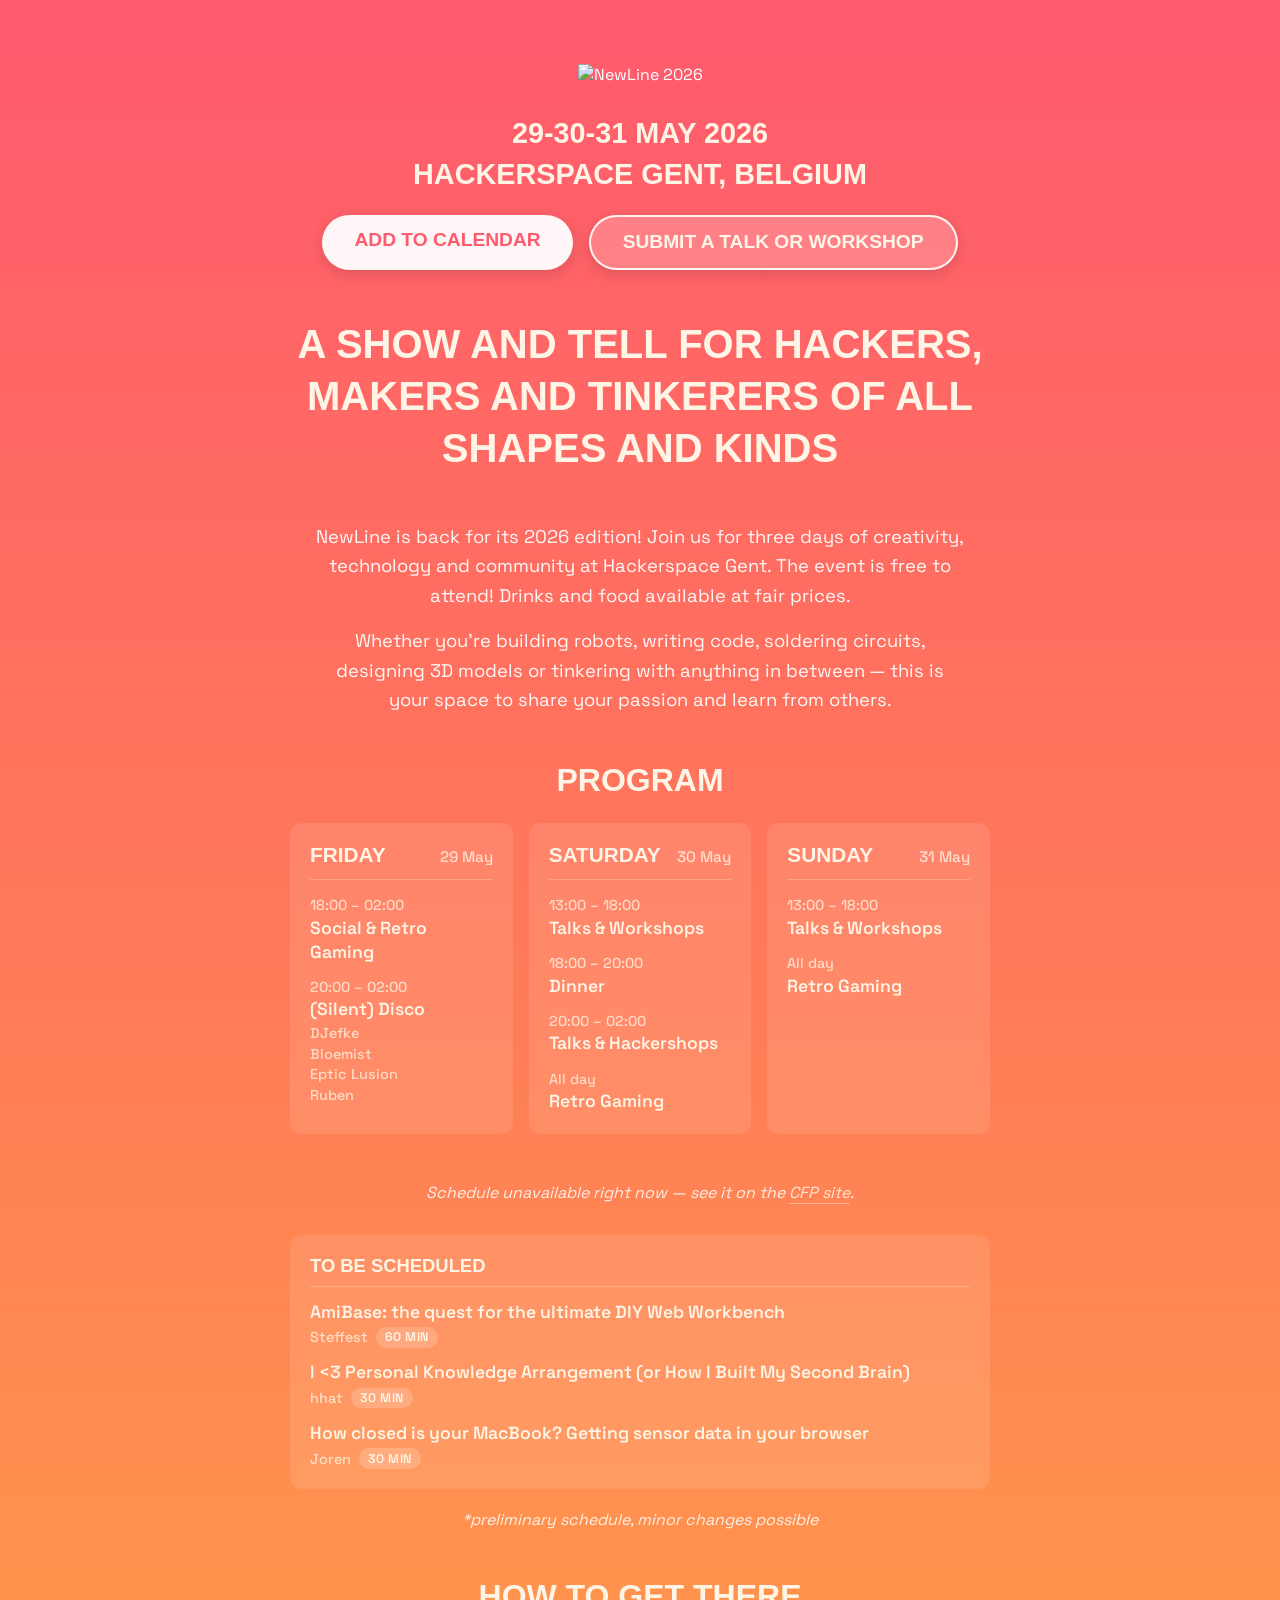
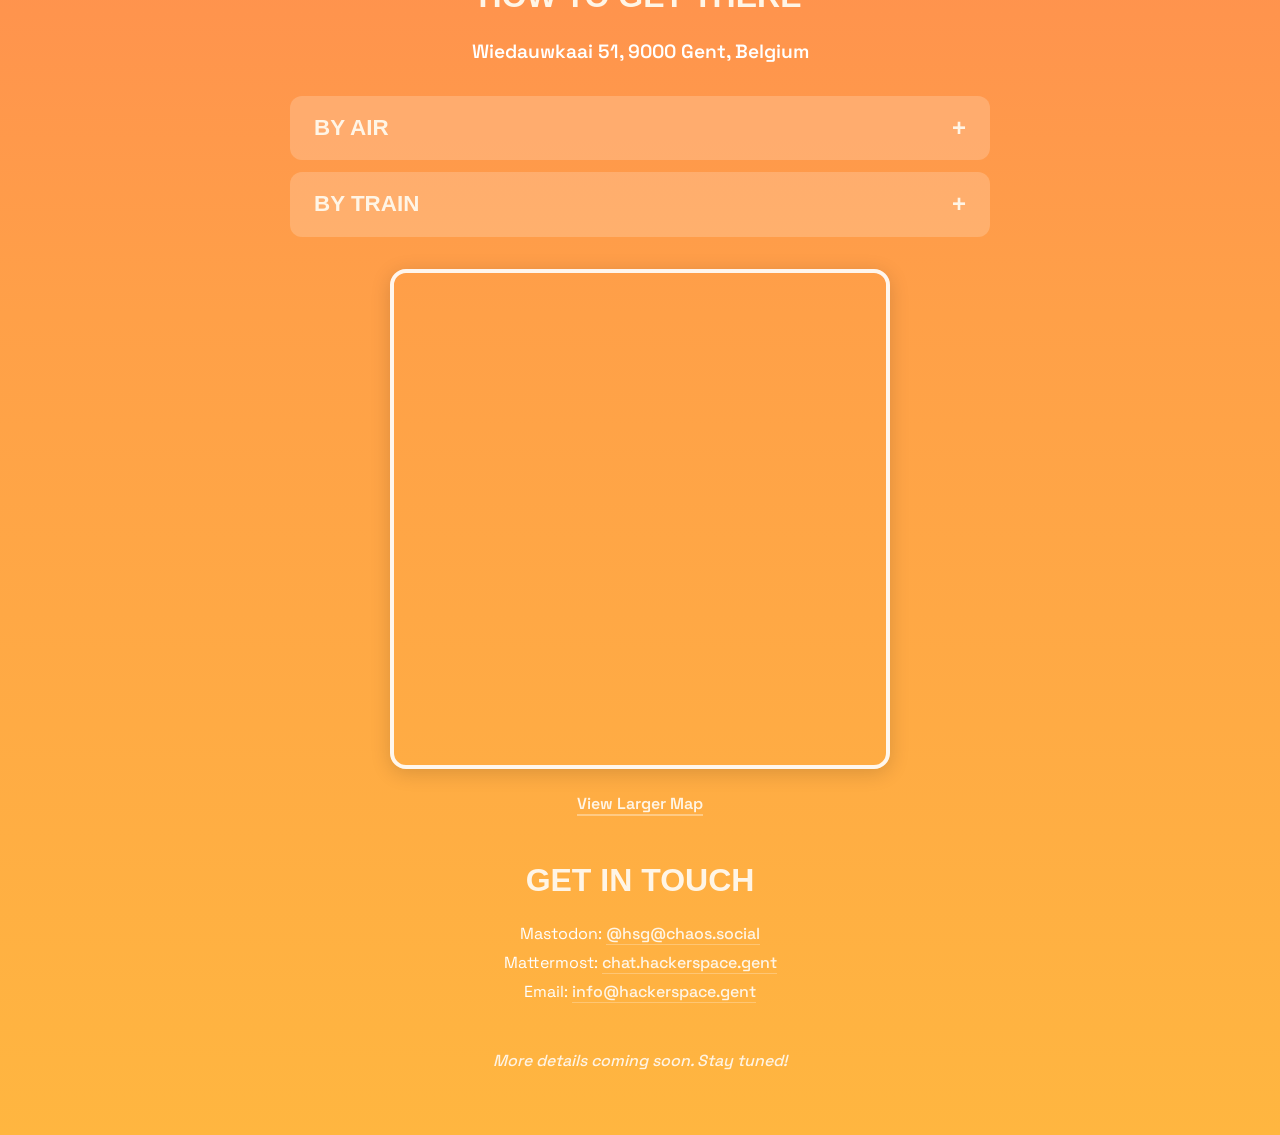
==== index.html @ 2be0f91b "fix DJs" ====
<!DOCTYPE html>
<html lang="en">
<head>
    <meta charset="UTF-8">
    <meta name="viewport" content="width=device-width, initial-scale=1.0">
    <title>Newline</title>
    <link rel="icon" type="image/png" href="img/favicon.png">
    <link rel="stylesheet" href="style.css">
    <link rel="preconnect" href="https://fonts.googleapis.com">
    <link rel="preconnect" href="https://fonts.gstatic.com" crossorigin>
    <link href="https://fonts.googleapis.com/css2?family=Space+Grotesk:wght@400;500;600&display=swap" rel="stylesheet">
</head>
<body>
    <main>
        <div class="content">
            <header class="hero">
                <img src="img/header.png" alt="NewLine 2026" class="header-logo">
            </header>

            <section class="details">
                <p class="date">29-30-31 May 2026</p>
                <p class="location">Hackerspace Gent, Belgium</p>
                <div class="button-group">
                    <a href="newline-2026.ics" class="calendar-button">Add to Calendar</a>
                    <a href="https://cfp.hackerspace.gent" target="_blank" rel="noopener" class="cfp-button">Submit a Talk or Workshop</a>
                </div>
            </section>

            <section class="tagline">
                <h2>A show and tell for hackers, makers and tinkerers of all shapes and kinds</h2>
            </section>

            <section class="description">
                <p>NewLine is back for its 2026 edition! Join us for three days of creativity, technology and community at Hackerspace Gent. The event is free to attend! Drinks and food available at fair prices.</p>
                <p>Whether you're building robots, writing code, soldering circuits, designing 3D models or tinkering with anything in between — this is your space to share your passion and learn from others.</p>
            </section>

            <section class="program">
                <h3>Program</h3>
                <div class="program-days">
                    <div class="program-day">
                        <div class="program-day-header">
                            <span class="program-day-name">Friday</span>
                            <span class="program-day-date">29 May</span>
                        </div>
                        <ul class="program-slots">
                            <li><span class="program-time">18:00 – 02:00</span><span class="program-activity">Social &amp; Retro Gaming</span></li>
                            <li><span class="program-time">20:00 – 02:00</span><span class="program-activity">(Silent) Disco</span><span class="program-detail">DJefke</span><span class="program-detail">Bloemist</span><span class="program-detail">Eptic Lusion</span><span class="program-detail">Ruben</span></li>
                        </ul>
                    </div>

                    <div class="program-day">
                        <div class="program-day-header">
                            <span class="program-day-name">Saturday</span>
                            <span class="program-day-date">30 May</span>
                        </div>
                        <ul class="program-slots">
                            <li><span class="program-time">13:00 – 18:00</span><span class="program-activity">Talks &amp; Workshops</span></li>
                            <li><span class="program-time">18:00 – 20:00</span><span class="program-activity">Dinner</span></li>
                            <li><span class="program-time">20:00 – 02:00</span><span class="program-activity">Talks &amp; Hackershops</span></li>
                            <li><span class="program-time">All day</span><span class="program-activity">Retro Gaming</span></li>
                        </ul>
                    </div>

                    <div class="program-day">
                        <div class="program-day-header">
                            <span class="program-day-name">Sunday</span>
                            <span class="program-day-date">31 May</span>
                        </div>
                        <ul class="program-slots">
                            <li><span class="program-time">13:00 – 18:00</span><span class="program-activity">Talks &amp; Workshops</span></li>
                            <li><span class="program-time">All day</span><span class="program-activity">Retro Gaming</span></li>
                        </ul>
                    </div>
                </div>
                <div class="lineup">
                    <div id="schedule" class="schedule"
                         data-schedule-url="https://cfp.hackerspace.gent/newline-2026/schedule/export/schedule.json"
                         data-schedule-page="https://cfp.hackerspace.gent/newline-2026/schedule/">
                        <p class="schedule-status">Loading schedule…</p>
                    </div>
                    <div class="lineup-group">
                        <h4 class="lineup-heading">To be scheduled</h4>
                        <ul class="lineup-list">
                            <li><span class="lineup-title">AmiBase: the quest for the ultimate DIY Web Workbench</span><span class="lineup-meta"><span class="lineup-speaker">Steffest</span><span class="lineup-duration">60 min</span></span></li>
                            <li><span class="lineup-title">I &lt;3 Personal Knowledge Arrangement (or How I Built My Second Brain)</span><span class="lineup-meta"><span class="lineup-speaker">hhat</span><span class="lineup-duration">30 min</span></span></li>
                            <li><span class="lineup-title">How closed is your MacBook? Getting sensor data in your browser</span><span class="lineup-meta"><span class="lineup-speaker">Joren</span><span class="lineup-duration">30 min</span></span></li>
                        </ul>
                    </div>
                </div>
                <p class="program-note schedule-disclaimer">*preliminary schedule, minor changes possible</p>
            </section>

            <section class="how-to-get-there">
                <h3>How to get there</h3>
                <p class="address">Wiedauwkaai 51, 9000 Gent, Belgium</p>

                <div class="accordion">
                    <div class="accordion-item">
                        <button class="accordion-header">
                            <span>By Air</span>
                            <span class="accordion-icon">+</span>
                        </button>
                        <div class="accordion-content">
                            <p><strong>Brussels Airport (BRU)</strong> — 55 km, main international hub. Direct trains to Gent-Sint-Pieters (~1 hour).</p>
                            <p><strong>Brussels South Charleroi Airport (CRL)</strong> — 100 km, budget airlines. Direct flibco shuttle bus to Gent.</p>
                        </div>
                    </div>

                    <div class="accordion-item">
                        <button class="accordion-header">
                            <span>By Train</span>
                            <span class="accordion-icon">+</span>
                        </button>
                        <div class="accordion-content">
                            <p>Gent is well-connected by train. The main station is <strong>Gent-Sint-Pieters</strong>.</p>
                            <p>From Gent-Sint-Pieters to Hackerspace Gent:</p>
                            <p><strong>Tram T4</strong> — Get off at Muidebrug</p>
                            <p><strong>Bus 55</strong> — Get off at Wiedauwkaai</p>
                        </div>
                    </div>
                </div>

                <div class="map-container">
                    <iframe
                        frameborder="0"
                        scrolling="no"
                        marginheight="0"
                        marginwidth="0"
                        src="https://www.openstreetmap.org/export/embed.html?bbox=3.7214%2C51.0718%2C3.7274%2C51.0778&layer=mapnik&marker=51.0747727%2C3.7244256">
                    </iframe>
                </div>
                <p class="map-link">
                    <a href="https://www.openstreetmap.org/node/10779879231" target="_blank" rel="noopener">View Larger Map</a>
                </p>
            </section>

            <section class="contact-section">
                <h3>Get in touch</h3>
                <div class="contact-info">
                    <p>Mastodon: <a href="https://chaos.social/@hsg" target="_blank" rel="me">@hsg@chaos.social</a></p>
                    <p>Mattermost: <a href="https://chat.hackerspace.gent" target="_blank" rel="noopener">chat.hackerspace.gent</a></p>
                    <p>Email: <a href="mailto:info@hackerspace.gent">info@hackerspace.gent</a></p>
                </div>
            </section>

            <section class="info">
                <p>More details coming soon. Stay tuned!</p>
            </section>
        </div>
    </main>

    <!-- Floating icons scattered around -->
    <div class="floating-icons">
        <img src="img/icons/drone.png" alt="" class="float-icon float-1">
        <img src="img/icons/3d.png" alt="" class="float-icon float-2">
        <img src="img/icons/gamecontroller.png" alt="" class="float-icon float-3">
        <img src="img/icons/solderiron.png" alt="" class="float-icon float-4">
        <img src="img/icons/shroom.png" alt="" class="float-icon float-5">
        <img src="img/icons/drone.png" alt="" class="float-icon float-6">
        <img src="img/icons/solderiron.png" alt="" class="float-icon float-7">
        <img src="img/icons/gamecontroller.png" alt="" class="float-icon float-8">
    </div>

    <script src="schedule-data.js"></script>
    <script src="script.js"></script>
</body>
</html>
---- style.css ----
@font-face {
  font-family: "Brother";
  src: url("fonts/brother-bold.ttf") format("truetype");
  font-weight: bold;
  font-style: normal;
}

* {
  margin: 0;
  padding: 0;
  box-sizing: border-box;
}

body {
  font-family: "Space Grotesk", -apple-system, BlinkMacSystemFont, "Segoe UI",
    "Arial", sans-serif;
  background: linear-gradient(
    180deg,
    #ff5a6e 0%,
    #ff7a58 35%,
    #ffa048 70%,
    #ffb640 100%
  );
  min-height: 100vh;
  display: flex;
  align-items: center;
  justify-content: center;
  color: #fff;
  overflow-x: hidden;
  padding: 2rem 0;
  position: relative;
}

main {
  width: 100%;
  max-width: 900px;
  padding: 2rem;
  position: relative;
  text-align: center;
}

/* === Shared: Brother display type (uppercase, cream) === */
.tagline h2,
.details p,
.calendar-button,
.cfp-button,
.program h3,
.how-to-get-there h3,
.contact-section h3,
.program-day-name,
.lineup-heading,
.accordion-header {
  font-family: "Brother", sans-serif;
  font-weight: bold;
  text-transform: uppercase;
  color: #fff5e6;
}

/* === Shared: translucent card surface === */
.program-day,
.lineup-group,
.accordion-item {
  background: rgba(255, 255, 255, 0.1);
  border-radius: 12px;
}

/* === Shared: section wrappers === */
.program,
.how-to-get-there,
.contact-section {
  margin: 3rem auto;
  max-width: 700px;
}

/* === Shared: section headings === */
.program h3,
.how-to-get-there h3,
.contact-section h3 {
  font-size: clamp(1.5rem, 4vw, 2rem);
  margin-bottom: 1.5rem;
}

/* === Floating icons === */
.floating-icons {
  position: fixed;
  inset: 0;
  pointer-events: none;
  z-index: 1;
}

.float-icon {
  position: absolute;
  width: clamp(70px, 10vw, 140px);
  opacity: 0.8;
  filter: brightness(0) invert(1);
  pointer-events: auto;
  cursor: pointer;
}

@keyframes float {
  0%, 100% { transform: translateY(0) rotate(0); }
  50% { transform: translateY(-20px) rotate(5deg); }
}

@keyframes floatAlt {
  0%, 100% { transform: translateY(0) rotate(0); }
  50% { transform: translateY(-25px) rotate(-5deg); }
}

@keyframes droneTurn {
  0%, 90% { transform: translateY(0) rotate(0deg); }
  95% { transform: translateY(-20px) rotate(180deg); }
  100% { transform: translateY(0) rotate(360deg); }
}

.float-1 { top: 10%; left: 5%;    animation: float    6s   ease-in-out infinite; }
.float-2 { top: 20%; right: 8%;   animation: floatAlt 7s   ease-in-out infinite 0.5s; }
.float-3 { top: 45%; left: 3%;    animation: float    8s   ease-in-out infinite 1s; }
.float-4 { top: 60%; right: 5%;   animation: floatAlt 6.5s ease-in-out infinite 1.5s; }
.float-5 { bottom: 15%; left: 8%; animation: float    7.5s ease-in-out infinite 2s; }
.float-6 { bottom: 25%; right: 12%; animation: floatAlt 8s ease-in-out infinite 0.8s; }
.float-7 { top: 35%; right: 15%;  animation: float    6.8s ease-in-out infinite 1.2s; }
.float-8 { bottom: 10%; left: 18%; animation: floatAlt 7.2s ease-in-out infinite 1.8s; }

/* === Hero / tagline / description === */
.hero {
  margin-bottom: 2rem;
}

.header-logo {
  max-width: 100%;
  height: auto;
  width: clamp(300px, 80vw, 700px);
}

.tagline {
  margin: 2rem auto 3rem;
  max-width: 750px;
}

.tagline h2 {
  font-size: clamp(1.5rem, 4vw, 2.5rem);
  line-height: 1.3;
}

.description {
  max-width: 650px;
  margin: 0 auto 3rem;
}

.description p {
  font-size: clamp(1rem, 2.5vw, 1.15rem);
  line-height: 1.6;
  margin-bottom: 1rem;
  color: rgba(255, 255, 255, 0.95);
}

/* === Details + buttons === */
.details {
  margin: 1rem auto 3rem;
}

.details p {
  font-size: clamp(1.2rem, 3vw, 1.8rem);
  margin: 0.5rem 0;
}

.button-group {
  display: flex;
  flex-wrap: wrap;
  gap: 1rem;
  justify-content: center;
  margin-top: 1.5rem;
}

.calendar-button,
.cfp-button {
  display: inline-block;
  padding: 0.9rem 2rem;
  font-size: clamp(1rem, 2.5vw, 1.2rem);
  text-decoration: none;
  border-radius: 50px;
  transition: all 0.3s ease;
  box-shadow: 0 4px 15px rgba(0, 0, 0, 0.15);
}

.calendar-button:hover,
.cfp-button:hover {
  transform: translateY(-2px);
  box-shadow: 0 6px 20px rgba(0, 0, 0, 0.2);
}

.calendar-button {
  background: rgba(255, 255, 255, 0.95);
  color: #ff5a6e;
}

.calendar-button:hover {
  background: #fff5e6;
}

.cfp-button {
  background: rgba(255, 255, 255, 0.2);
  border: 2px solid rgba(255, 255, 255, 0.9);
}

.cfp-button:hover {
  background: rgba(255, 255, 255, 0.3);
}

/* === Program days grid === */
.program-days {
  display: grid;
  grid-template-columns: repeat(auto-fit, minmax(200px, 1fr));
  gap: 1rem;
  margin-bottom: 1.5rem;
}

.program-day,
.lineup-group {
  padding: 1.25rem;
  text-align: left;
}

.program-day-header {
  display: flex;
  justify-content: space-between;
  align-items: baseline;
  margin-bottom: 1rem;
  padding-bottom: 0.75rem;
  border-bottom: 1px solid rgba(255, 245, 230, 0.25);
}

.program-day-name {
  font-size: clamp(1.1rem, 2.5vw, 1.3rem);
}

.program-day-date {
  font-size: clamp(0.85rem, 2vw, 0.95rem);
  font-weight: 500;
  color: rgba(255, 245, 230, 0.8);
}

/* === Shared: program/lineup item lists === */
.program-slots,
.lineup-list {
  list-style: none;
}

.program-slots li,
.lineup-list li {
  display: flex;
  flex-direction: column;
  gap: 0.15rem;
  margin-bottom: 0.85rem;
}

.program-slots li:last-child,
.lineup-list li:last-child {
  margin-bottom: 0;
}

.program-time,
.lineup-speaker {
  font-size: clamp(0.8rem, 1.8vw, 0.9rem);
  font-weight: 500;
  color: rgba(255, 245, 230, 0.75);
}

.program-activity,
.lineup-title {
  font-size: clamp(1rem, 2.2vw, 1.1rem);
  font-weight: 600;
  color: #fff5e6;
  line-height: 1.35;
}

.program-detail {
  font-size: clamp(0.8rem, 1.8vw, 0.9rem);
  font-weight: 500;
  color: rgba(255, 245, 230, 0.75);
}

.program-note {
  font-size: clamp(0.9rem, 2vw, 1rem);
  font-style: italic;
  opacity: 0.85;
}

/* === Lineup === */
.lineup {
  margin-top: 2rem;
  display: flex;
  flex-direction: column;
  gap: 1rem;
  text-align: left;
}

.lineup-heading {
  font-size: clamp(1rem, 2.2vw, 1.15rem);
  margin-bottom: 0.85rem;
  padding-bottom: 0.6rem;
  border-bottom: 1px solid rgba(255, 245, 230, 0.25);
}

.lineup-meta {
  display: flex;
  flex-wrap: wrap;
  align-items: center;
  gap: 0.5rem;
}

.lineup-duration {
  font-size: clamp(0.7rem, 1.6vw, 0.78rem);
  font-weight: 600;
  text-transform: uppercase;
  letter-spacing: 0.04em;
  color: #fff5e6;
  background: rgba(255, 255, 255, 0.18);
  padding: 0.15rem 0.55rem;
  border-radius: 999px;
}

.lineup-title a {
  color: inherit;
  text-decoration: none;
  border-bottom: 1px solid rgba(255, 245, 230, 0.3);
  transition: border-color 0.3s;
}

.lineup-title a:hover {
  border-bottom-color: rgba(255, 245, 230, 0.7);
}

#schedule {
  display: flex;
  flex-direction: column;
  gap: 1rem;
}

.schedule-status {
  font-style: italic;
  opacity: 0.85;
  text-align: center;
  padding: 1rem 0;
}

.schedule-status a {
  color: #fff5e6;
  border-bottom: 1px solid rgba(255, 245, 230, 0.5);
  text-decoration: none;
}

.schedule-disclaimer {
  text-align: center;
  margin-top: 1.25rem;
}

/* === How to get there === */
.address {
  font-size: clamp(1rem, 2.5vw, 1.2rem);
  font-weight: 600;
  margin-bottom: 1.5rem;
}

/* === Accordion === */
.accordion {
  margin: 2rem auto;
}

.accordion-item {
  margin-bottom: 0.75rem;
  overflow: hidden;
}

.accordion-header {
  width: 100%;
  display: flex;
  justify-content: space-between;
  align-items: center;
  background: rgba(255, 255, 255, 0.1);
  border: none;
  padding: 1.2rem 1.5rem;
  font-size: clamp(1.1rem, 2.5vw, 1.4rem);
  cursor: pointer;
  transition: background 0.3s ease;
  text-align: left;
}

.accordion-header:hover {
  background: rgba(255, 255, 255, 0.15);
}

.accordion-icon {
  font-size: 1.5rem;
  font-weight: bold;
  transition: transform 0.3s ease;
  line-height: 1;
}

.accordion-item.active .accordion-icon {
  transform: rotate(45deg);
}

.accordion-content {
  max-height: 0;
  overflow: hidden;
  transition: max-height 0.3s ease;
  text-align: left;
  padding: 0 1.5rem;
}

.accordion-item.active .accordion-content {
  max-height: 500px;
  padding: 1.5rem;
}

.accordion-content p {
  font-size: clamp(0.95rem, 2vw, 1.05rem);
  line-height: 1.6;
  margin-bottom: 0.8rem;
  color: rgba(255, 255, 255, 0.95);
}

.accordion-content p:last-child {
  margin-bottom: 0;
}

.accordion-content strong {
  font-weight: 600;
  color: #fff5e6;
}

/* === Map === */
.map-container {
  margin: 1.5rem auto;
  border-radius: 16px;
  overflow: hidden;
  max-width: 500px;
  aspect-ratio: 1 / 1;
  border: 4px solid rgba(255, 255, 255, 0.9);
  box-shadow: 0 4px 20px rgba(0, 0, 0, 0.15);
}

.map-container iframe {
  width: 100%;
  height: 100%;
  display: block;
}

.map-link {
  margin: 1rem 0 2rem;
}

/* === Contact + links === */
.contact-info {
  margin-top: 1rem;
  font-size: clamp(0.9rem, 2vw, 1rem);
}

.contact-info p {
  margin: 0.5rem 0;
}

.contact-info a,
.map-link a {
  color: #fff5e6;
  text-decoration: none;
  font-weight: 500;
  border-bottom: 1px solid rgba(255, 245, 230, 0.3);
  transition: border-color 0.3s;
}

.contact-info a:hover,
.map-link a:hover {
  border-color: rgba(255, 245, 230, 0.7);
}

.map-link a {
  font-weight: 600;
  border-bottom-width: 2px;
  border-bottom-color: rgba(255, 245, 230, 0.4);
}

.info {
  margin-top: 3rem;
  font-size: clamp(0.9rem, 2vw, 1rem);
  font-weight: 500;
  opacity: 0.85;
  font-style: italic;
}

@media (max-width: 768px) {
  main { padding: 1rem; }
  .tagline { margin: 1.5rem auto 2rem; }
  .details { margin-top: 2rem; }
  .floating-icons { display: none; }
}

@media (prefers-reduced-motion: reduce) {
  * {
    animation: none !important;
    transition: none !important;
  }
}
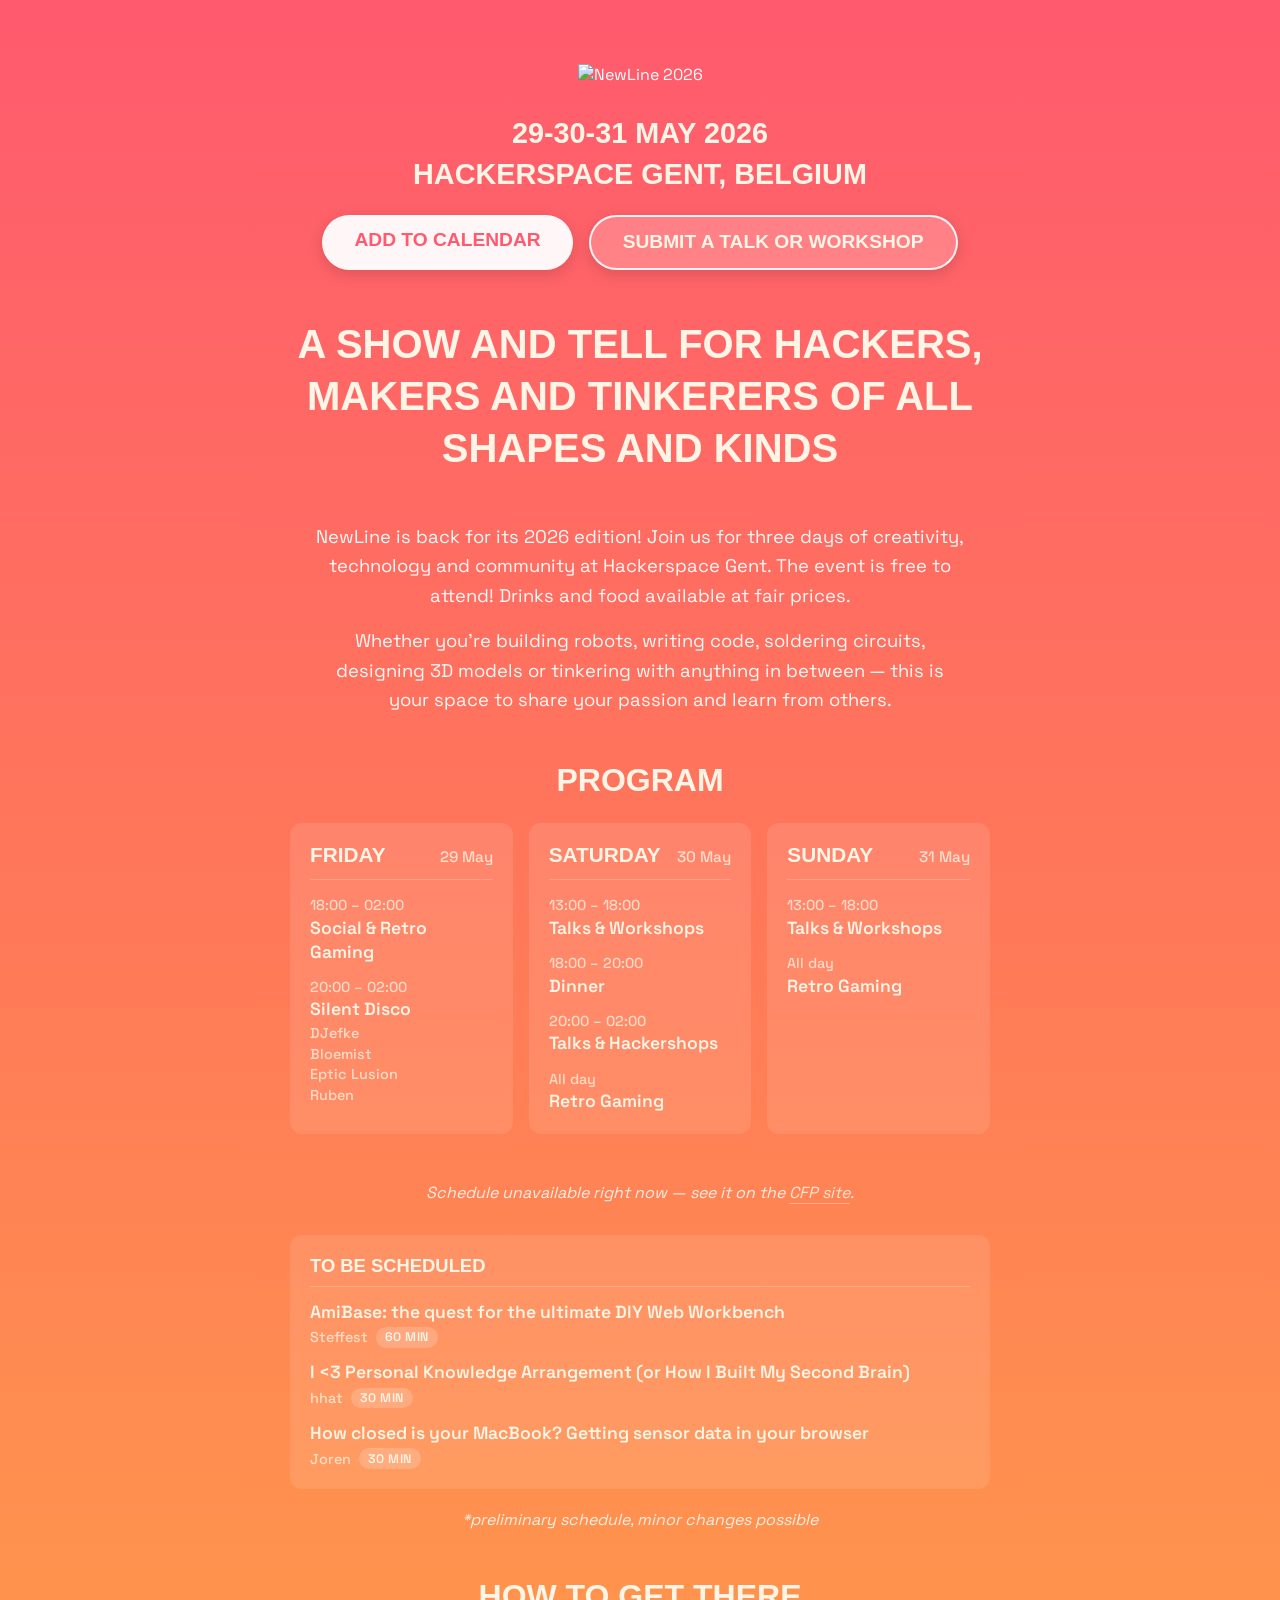
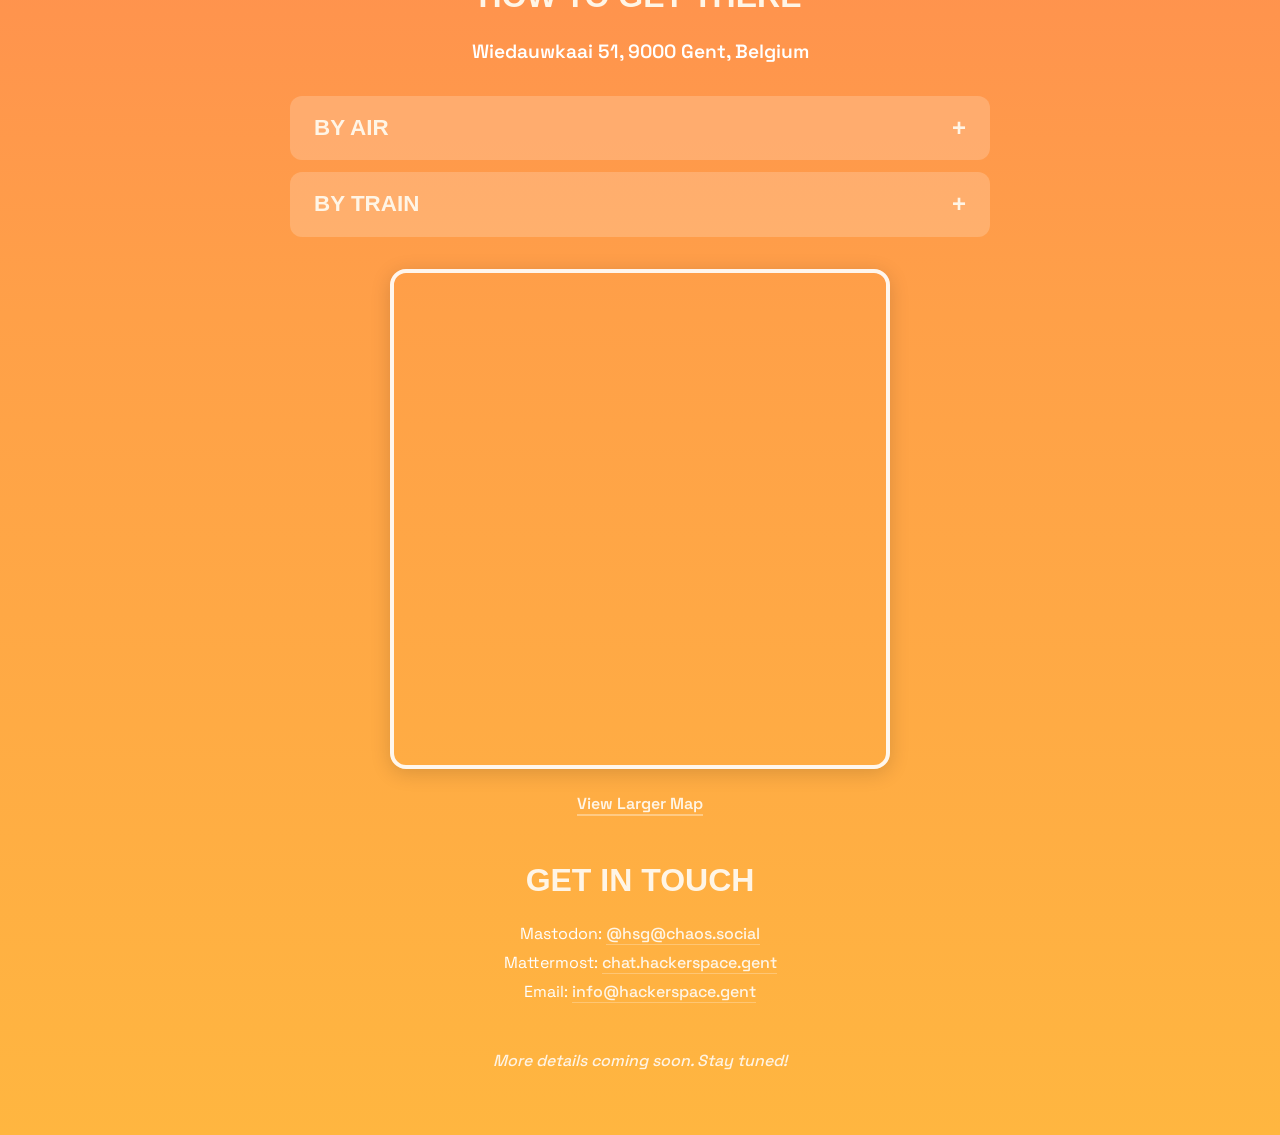
==== commit 26f7b56a: "Remove () from silent disco" ====
--- a/index.html
+++ b/index.html
@@ -45,7 +45,7 @@
                         </div>
                         <ul class="program-slots">
                             <li><span class="program-time">18:00 – 02:00</span><span class="program-activity">Social &amp; Retro Gaming</span></li>
-                            <li><span class="program-time">20:00 – 02:00</span><span class="program-activity">(Silent) Disco</span><span class="program-detail">DJefke</span><span class="program-detail">Bloemist</span><span class="program-detail">Eptic Lusion</span><span class="program-detail">Ruben</span></li>
+                            <li><span class="program-time">20:00 – 02:00</span><span class="program-activity">Silent Disco</span><span class="program-detail">DJefke</span><span class="program-detail">Bloemist</span><span class="program-detail">Eptic Lusion</span><span class="program-detail">Ruben</span></li>
                         </ul>
                     </div>
 
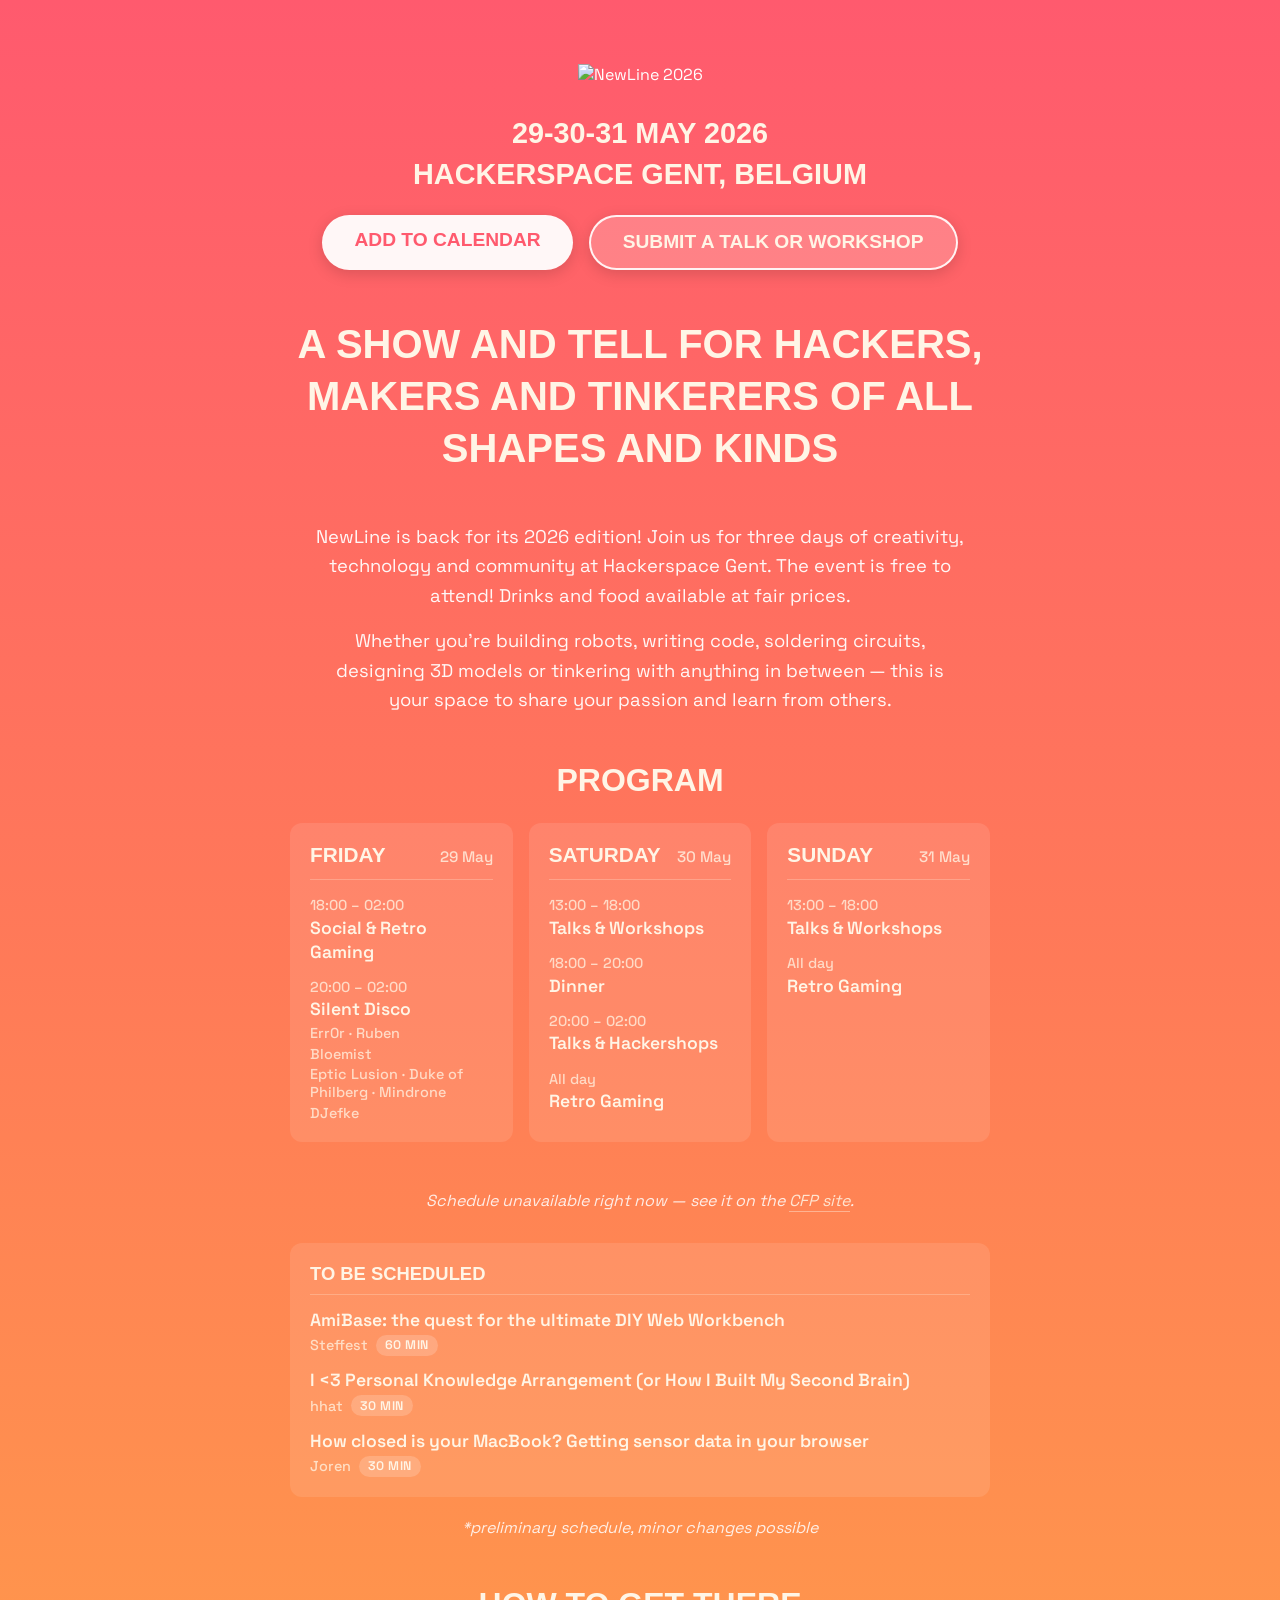
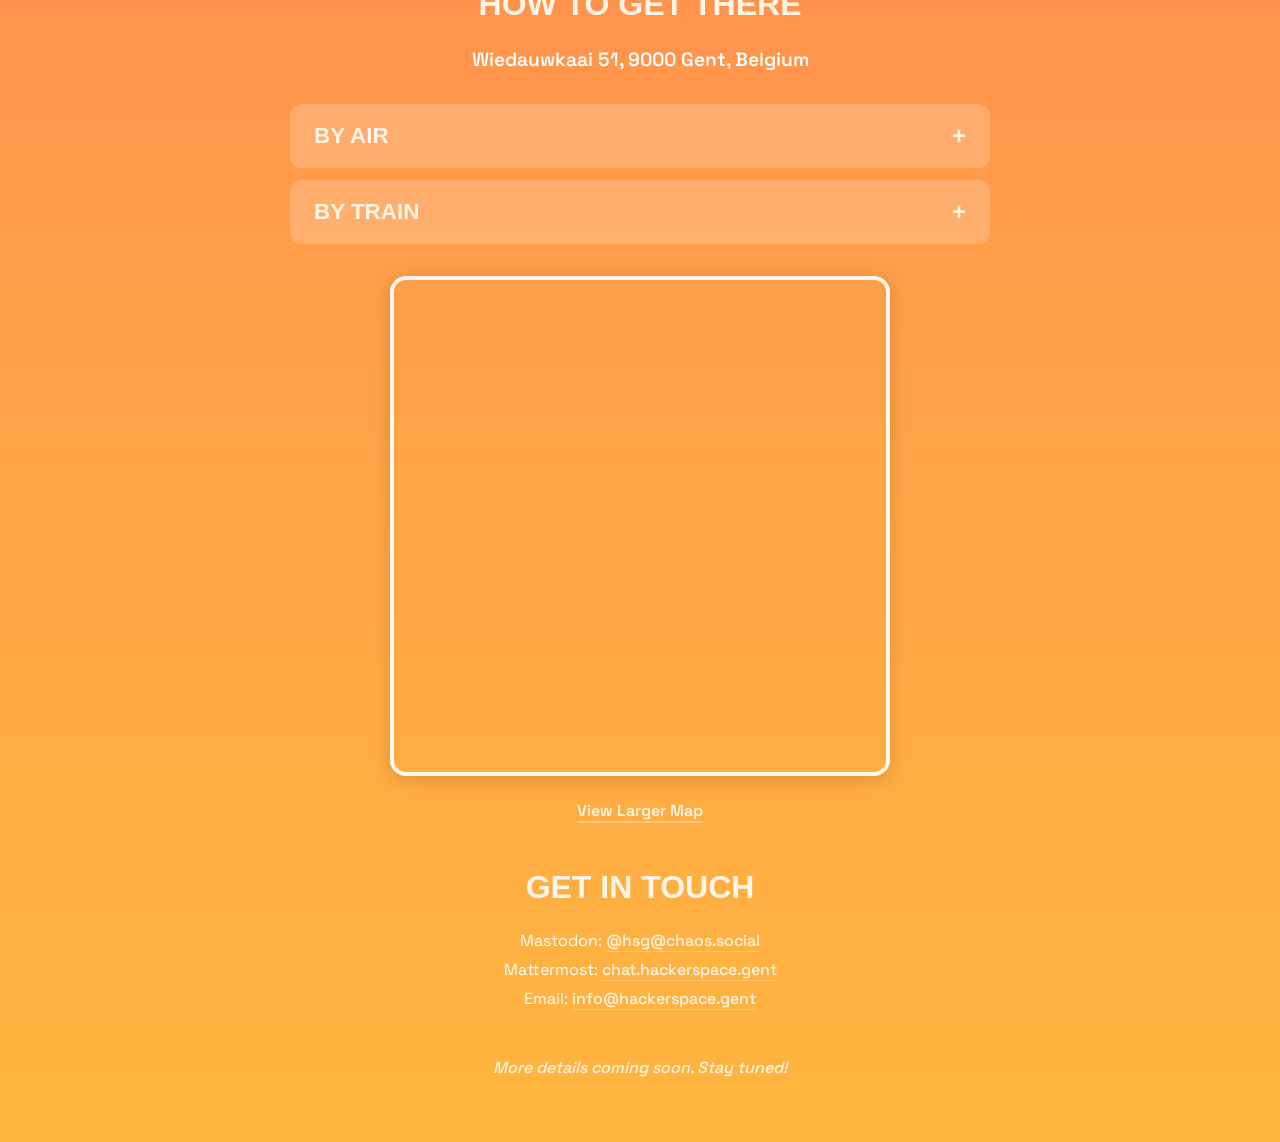
==== commit fe411f7d: "fix time start DJs" ====
--- a/index.html
+++ b/index.html
@@ -45,7 +45,7 @@
                         </div>
                         <ul class="program-slots">
                             <li><span class="program-time">18:00 – 02:00</span><span class="program-activity">Social &amp; Retro Gaming</span></li>
-                            <li><span class="program-time">20:00 – 02:00</span><span class="program-activity">Silent Disco</span><span class="program-detail">DJefke</span><span class="program-detail">Bloemist</span><span class="program-detail">Eptic Lusion</span><span class="program-detail">Ruben</span></li>
+                            <li><span class="program-time">20:00 – 02:00</span><span class="program-activity">Silent Disco</span><span class="program-detail">Err0r · Ruben</span><span class="program-detail">Bloemist</span><span class="program-detail">Eptic Lusion · Duke of Philberg · Mindrone</span><span class="program-detail">DJefke</span></li>
                         </ul>
                     </div>
 
--- a/style.css
+++ b/style.css
@@ -310,7 +310,8 @@
   gap: 0.5rem;
 }
 
-.lineup-duration {
+.lineup-duration,
+.lineup-time {
   font-size: clamp(0.7rem, 1.6vw, 0.78rem);
   font-weight: 600;
   text-transform: uppercase;
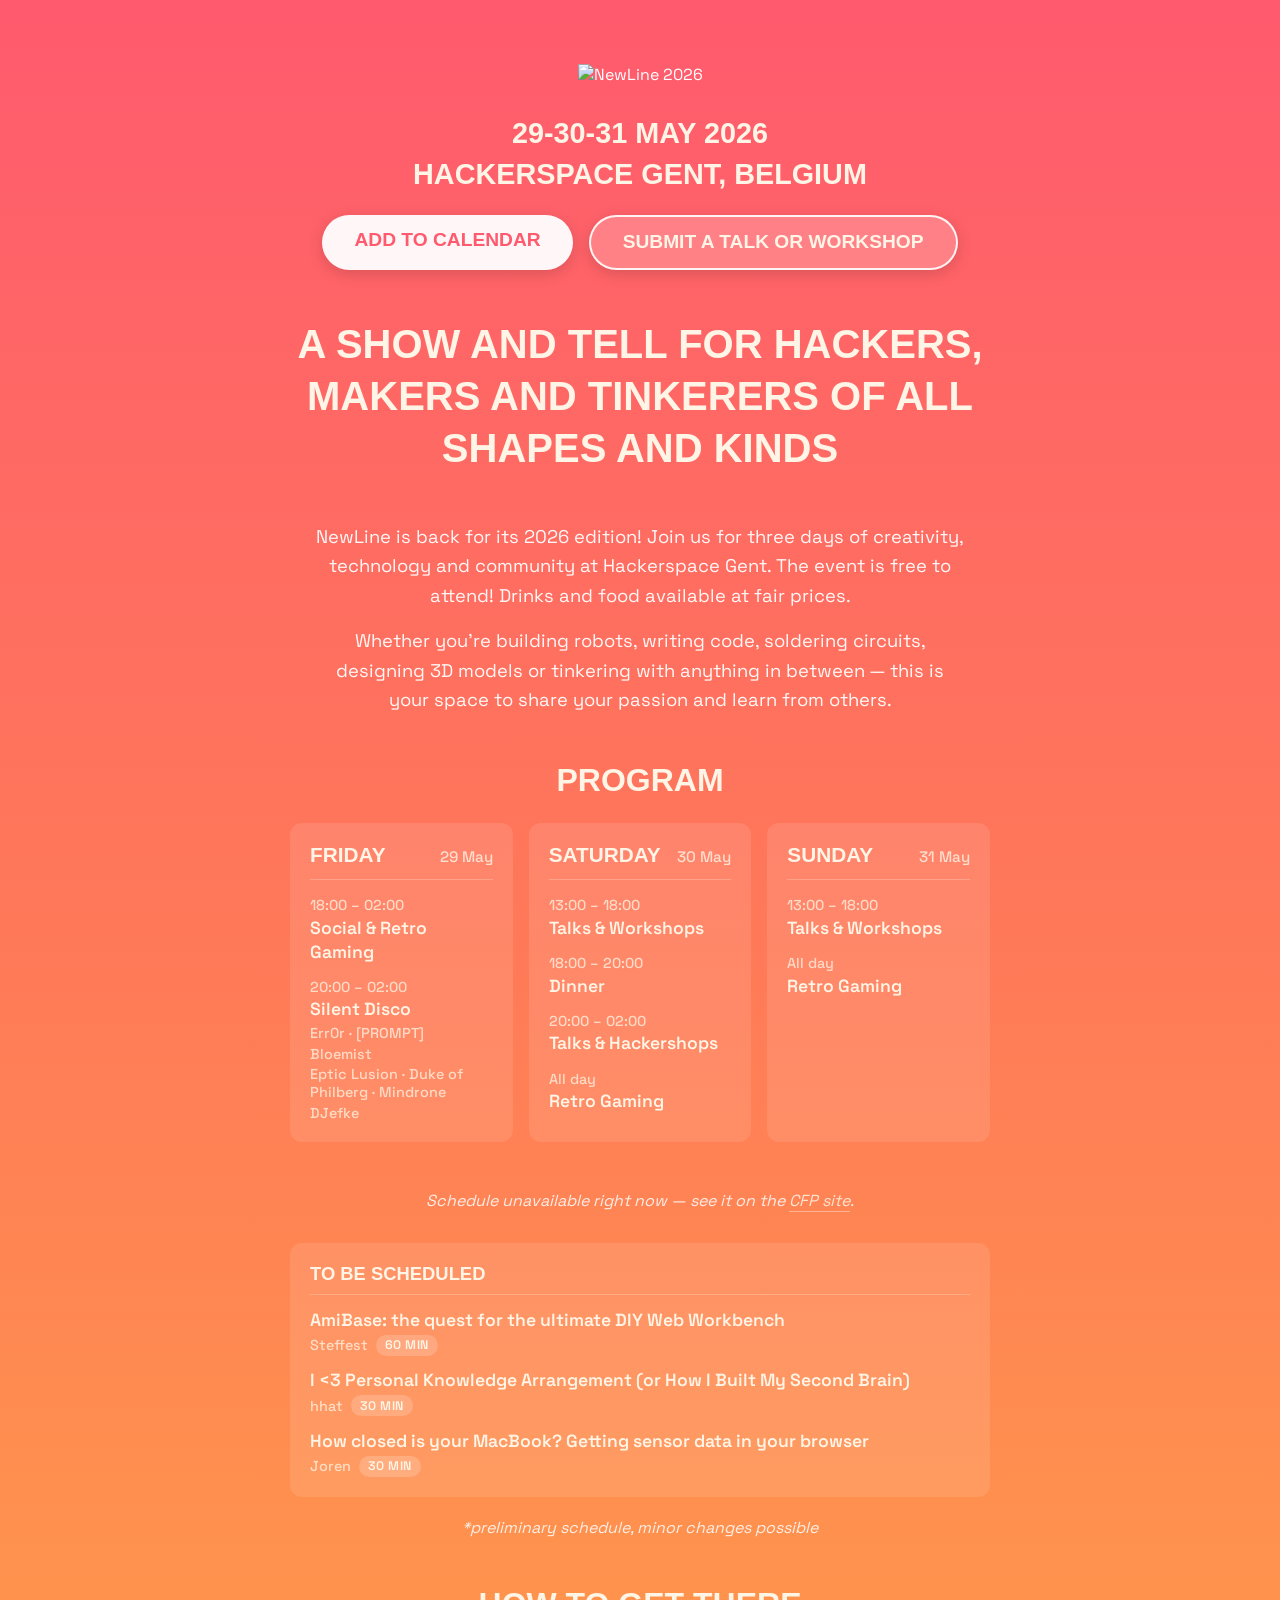
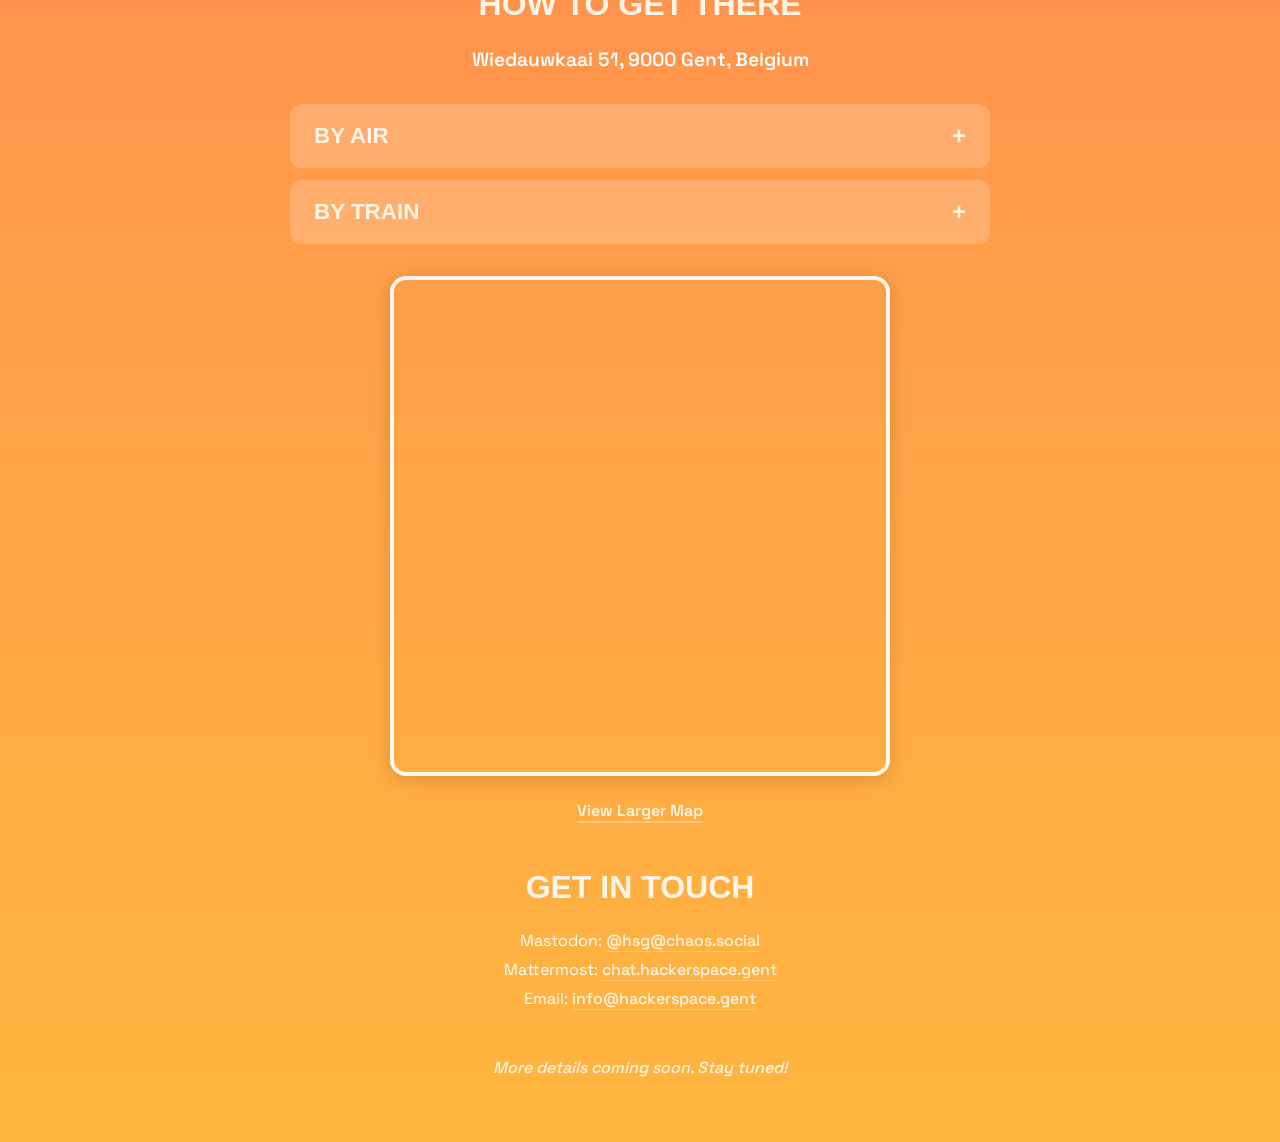
==== commit d9392d49: "fix:Add Alias for Ruben" ====
--- a/index.html
+++ b/index.html
@@ -45,7 +45,7 @@
                         </div>
                         <ul class="program-slots">
                             <li><span class="program-time">18:00 – 02:00</span><span class="program-activity">Social &amp; Retro Gaming</span></li>
-                            <li><span class="program-time">20:00 – 02:00</span><span class="program-activity">Silent Disco</span><span class="program-detail">Err0r · Ruben</span><span class="program-detail">Bloemist</span><span class="program-detail">Eptic Lusion · Duke of Philberg · Mindrone</span><span class="program-detail">DJefke</span></li>
+                            <li><span class="program-time">20:00 – 02:00</span><span class="program-activity">Silent Disco</span><span class="program-detail">Err0r · [PROMPT]</span><span class="program-detail">Bloemist</span><span class="program-detail">Eptic Lusion · Duke of Philberg · Mindrone</span><span class="program-detail">DJefke</span></li>
                         </ul>
                     </div>
 
--- a/style.css
+++ b/style.css
@@ -311,7 +311,8 @@
 }
 
 .lineup-duration,
-.lineup-time {
+.lineup-time,
+.lineup-room {
   font-size: clamp(0.7rem, 1.6vw, 0.78rem);
   font-weight: 600;
   text-transform: uppercase;
@@ -320,6 +321,11 @@
   background: rgba(255, 255, 255, 0.18);
   padding: 0.15rem 0.55rem;
   border-radius: 999px;
+}
+
+.lineup-room {
+  text-transform: none;
+  letter-spacing: 0;
 }
 
 .lineup-title a {
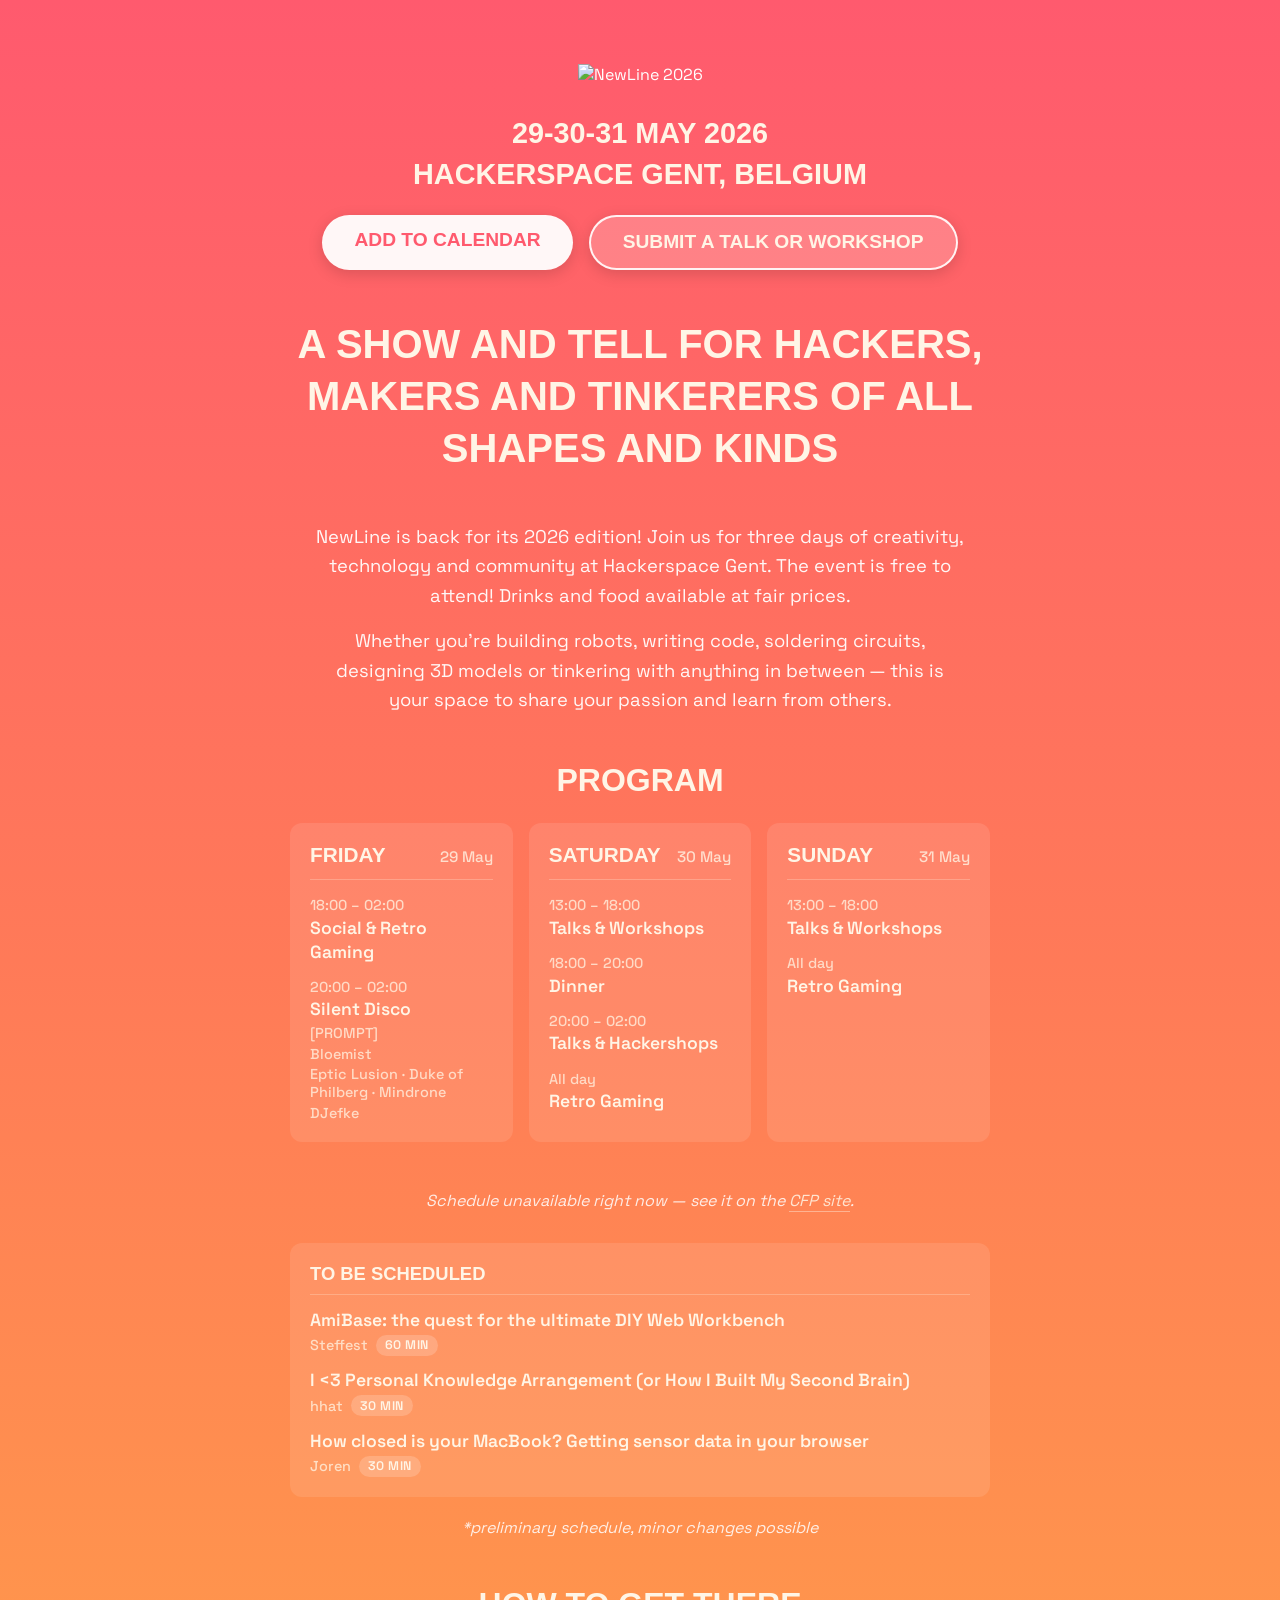
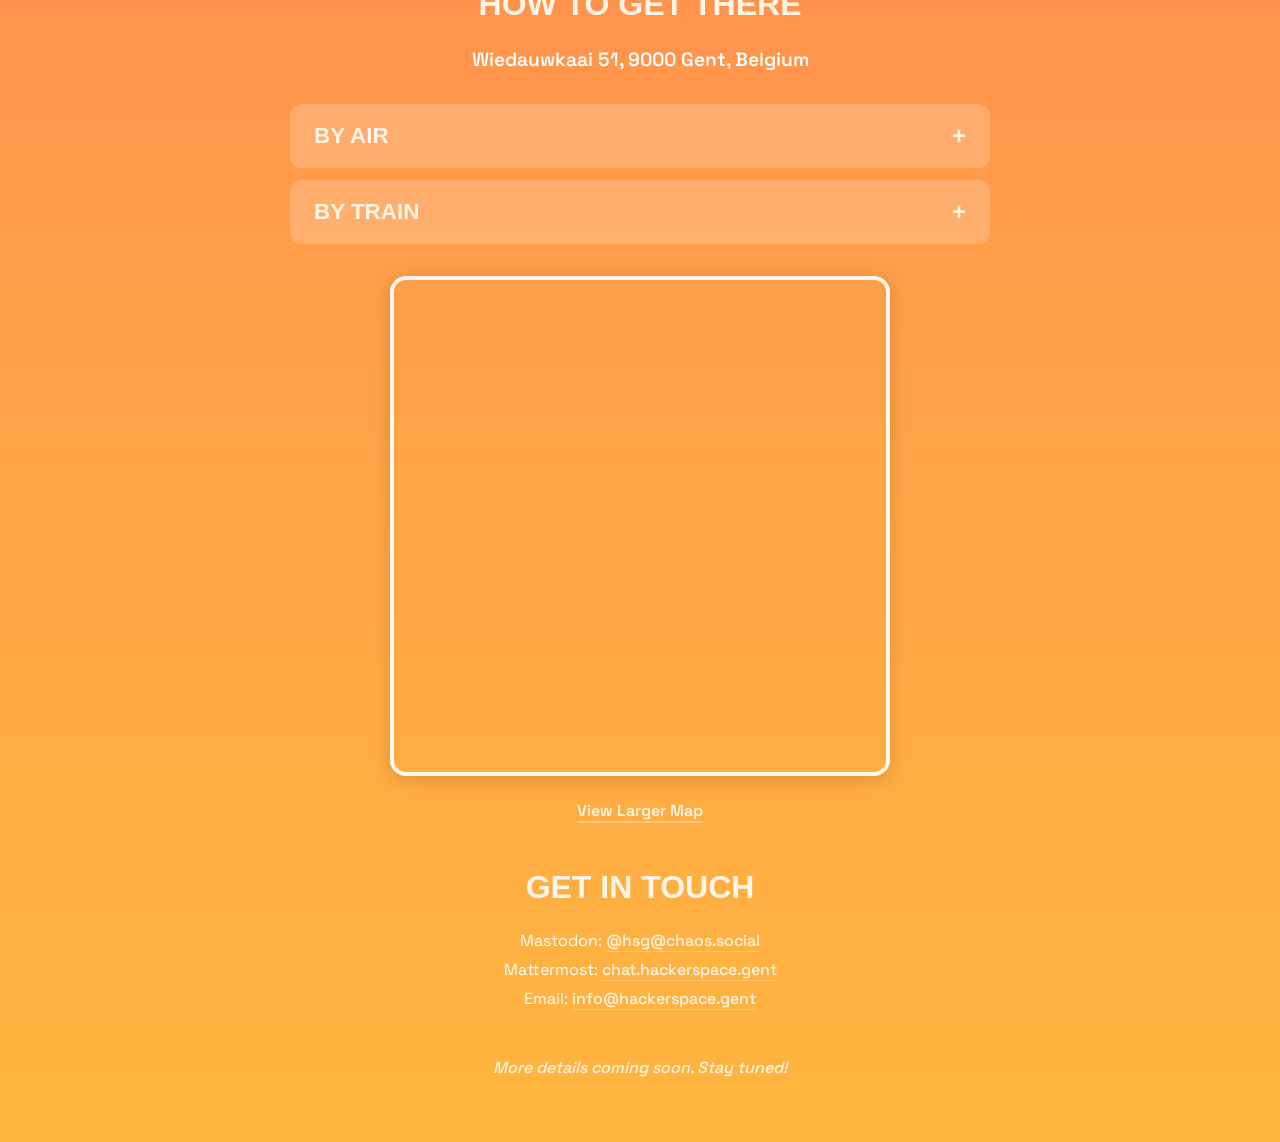
==== commit cef88d3e: "bugfix:remove more mentions of Error from website" ====
--- a/index.html
+++ b/index.html
@@ -45,7 +45,14 @@
                         </div>
                         <ul class="program-slots">
                             <li><span class="program-time">18:00 – 02:00</span><span class="program-activity">Social &amp; Retro Gaming</span></li>
-                            <li><span class="program-time">20:00 – 02:00</span><span class="program-activity">Silent Disco</span><span class="program-detail">Err0r · [PROMPT]</span><span class="program-detail">Bloemist</span><span class="program-detail">Eptic Lusion · Duke of Philberg · Mindrone</span><span class="program-detail">DJefke</span></li>
+                            <li>
+                                <span class="program-time">20:00 – 02:00</span>
+                                <span class="program-activity">Silent Disco</span>
+                                <span class="program-detail">[PROMPT]</span>
+                                <span class="program-detail">Bloemist</span>
+                                <span class="program-detail">Eptic Lusion · Duke of Philberg · Mindrone</span>
+                                <span class="program-detail">DJefke</span>
+                            </li>
                         </ul>
                     </div>
 
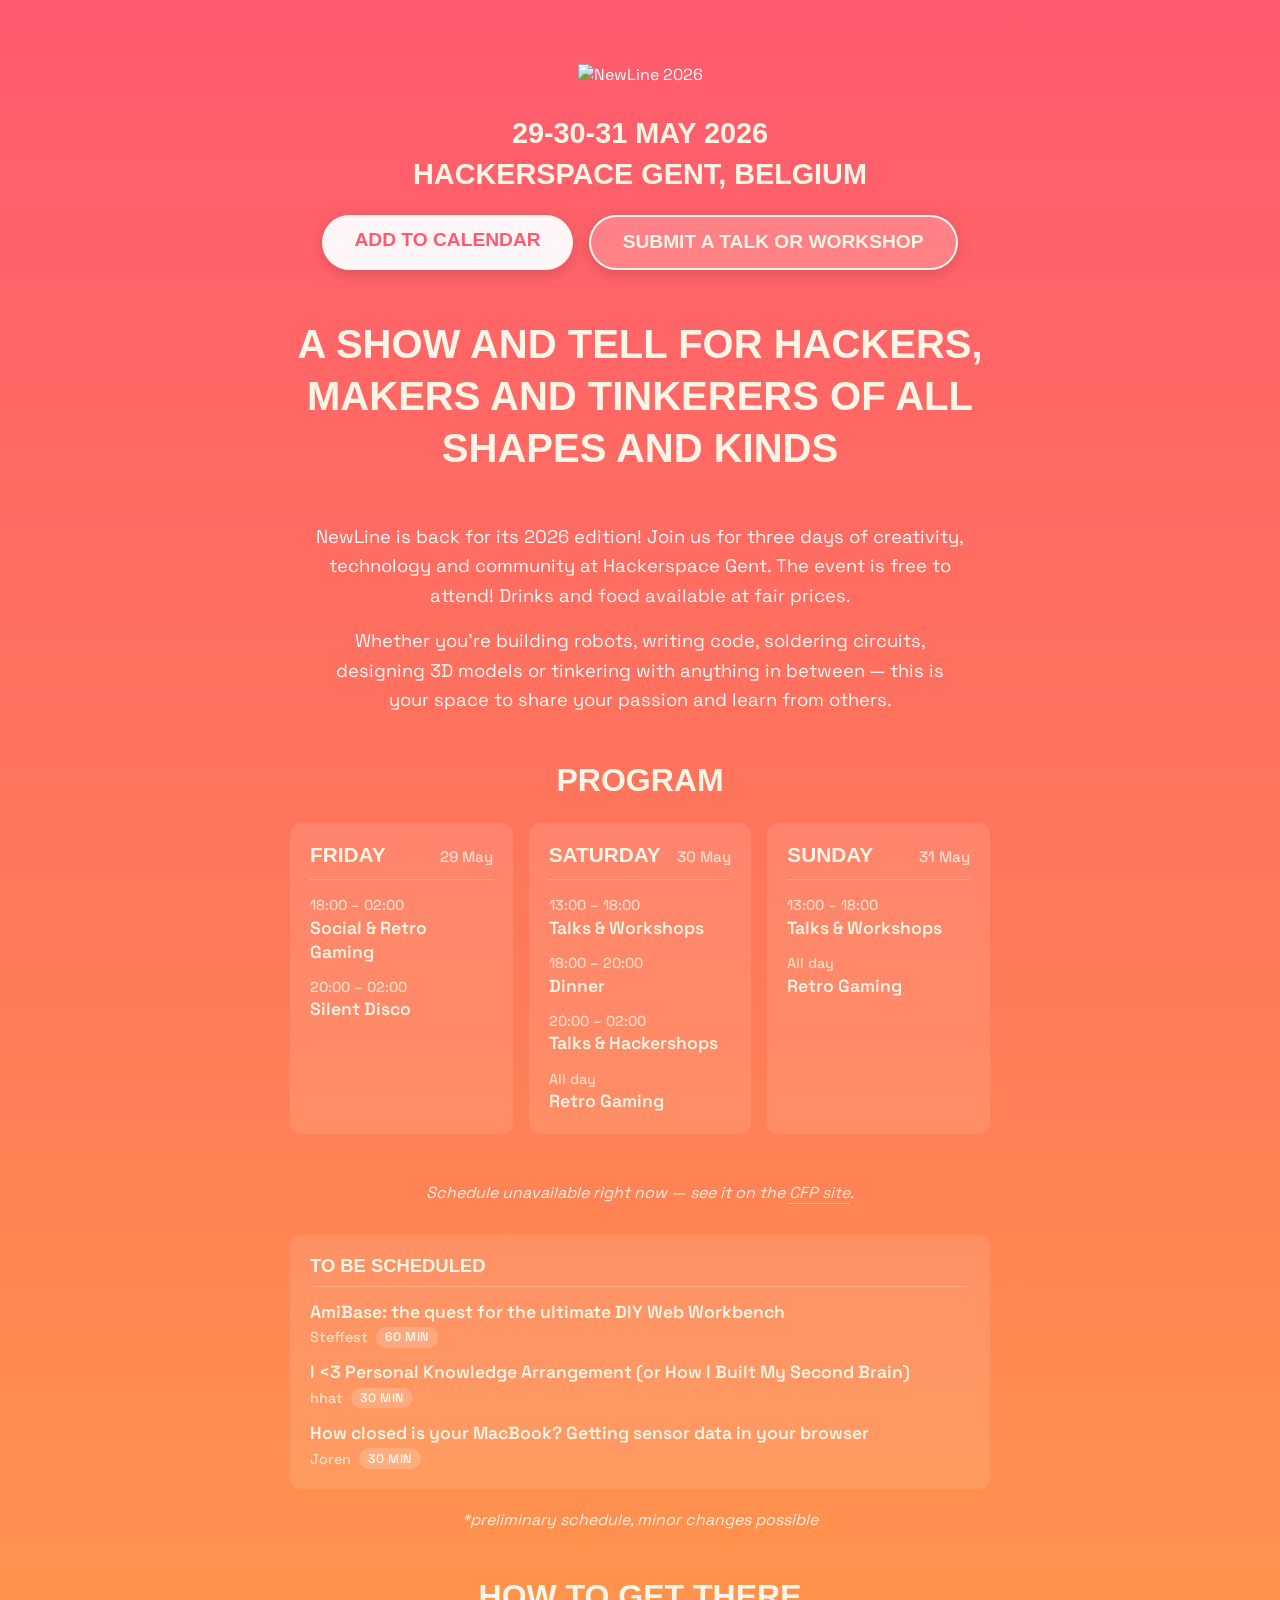
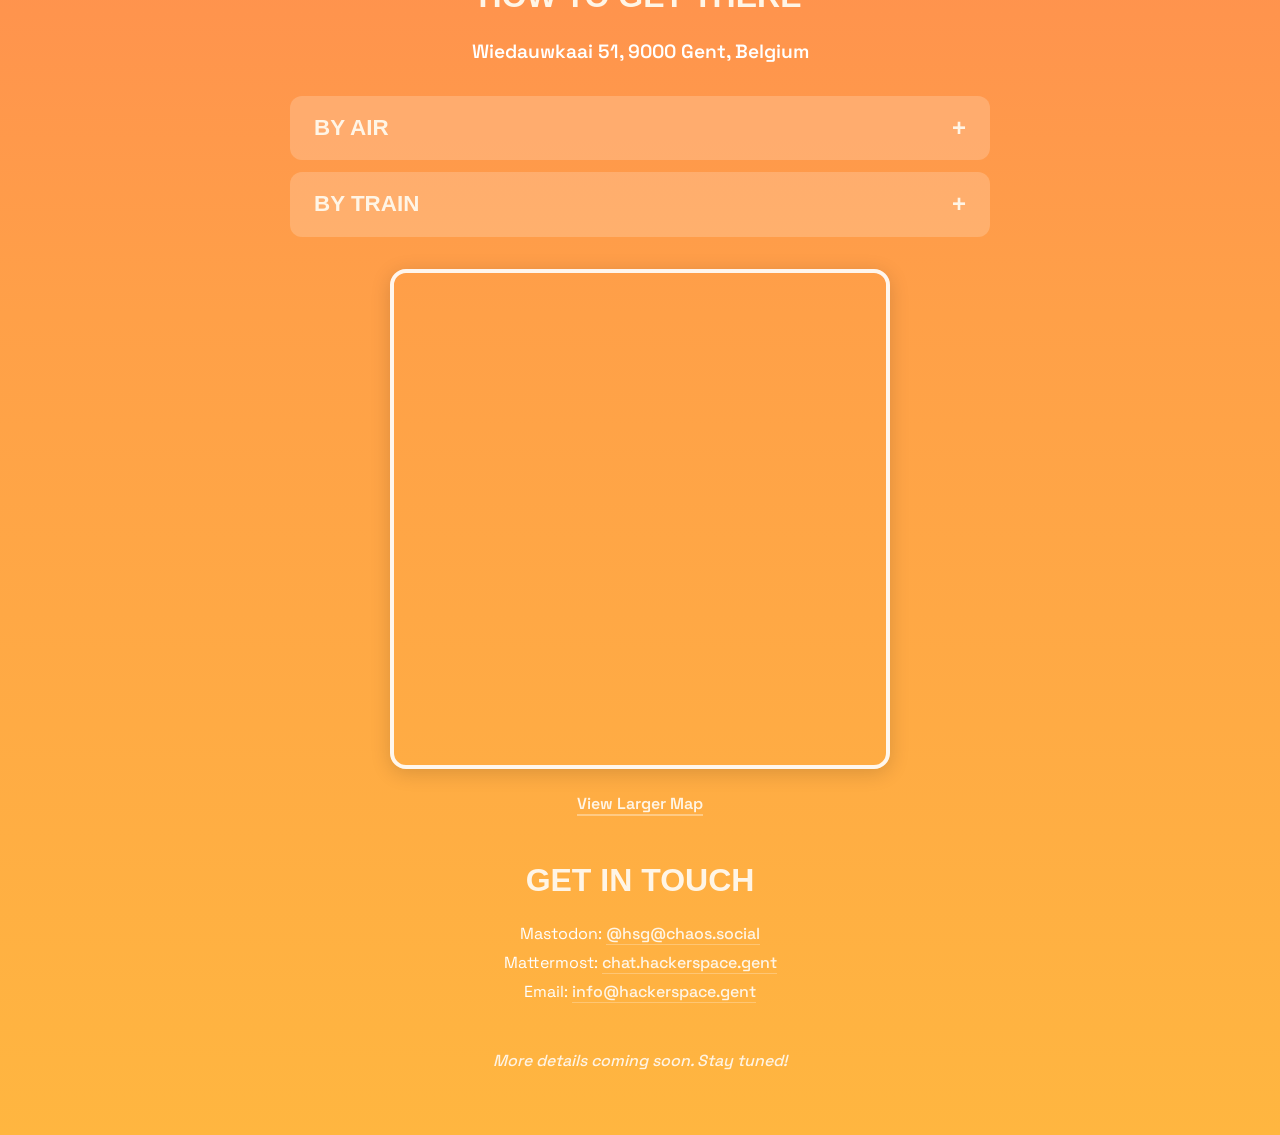
==== commit f5c9b206: "task:stop hardcoding friday" ====
--- a/index.html
+++ b/index.html
@@ -45,14 +45,7 @@
                         </div>
                         <ul class="program-slots">
                             <li><span class="program-time">18:00 – 02:00</span><span class="program-activity">Social &amp; Retro Gaming</span></li>
-                            <li>
-                                <span class="program-time">20:00 – 02:00</span>
-                                <span class="program-activity">Silent Disco</span>
-                                <span class="program-detail">[PROMPT]</span>
-                                <span class="program-detail">Bloemist</span>
-                                <span class="program-detail">Eptic Lusion · Duke of Philberg · Mindrone</span>
-                                <span class="program-detail">DJefke</span>
-                            </li>
+                            <li data-djs-day="2026-05-29"><span class="program-time">20:00 – 02:00</span><span class="program-activity">Silent Disco</span></li>
                         </ul>
                     </div>
 
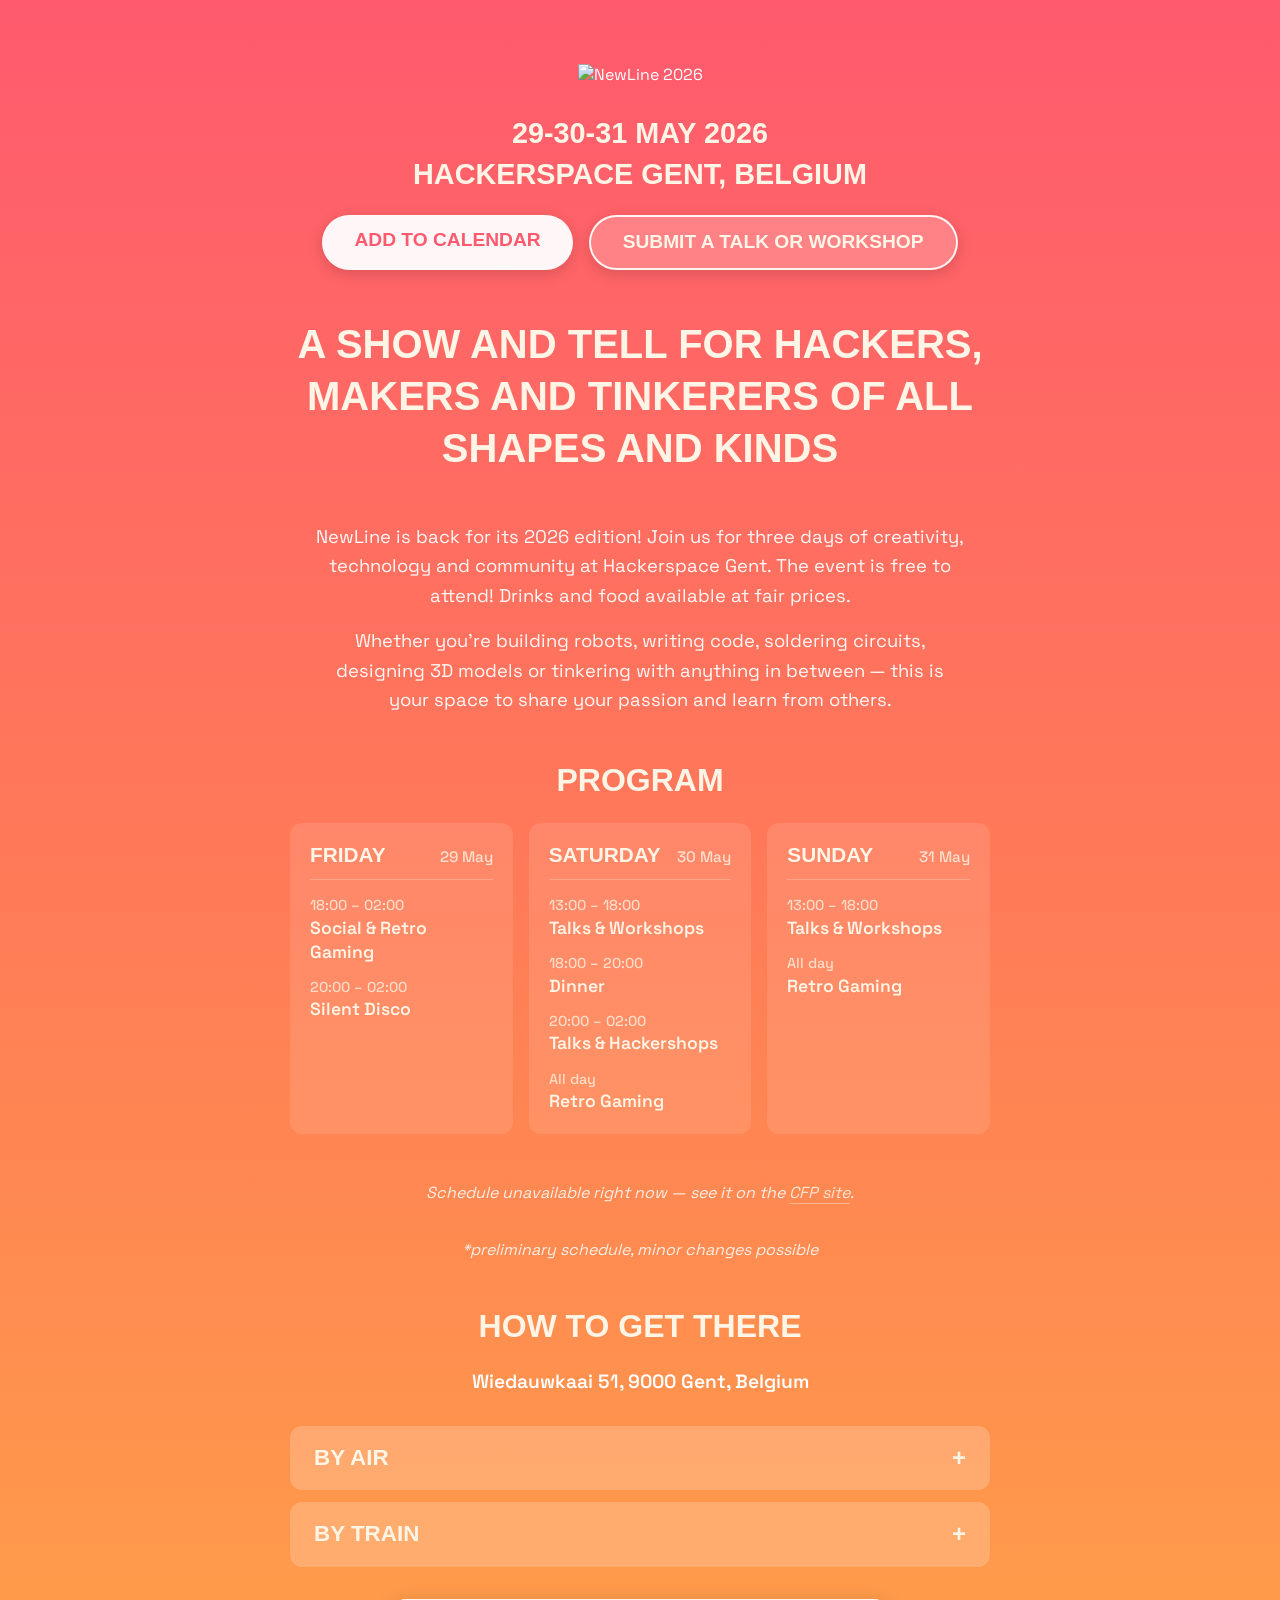
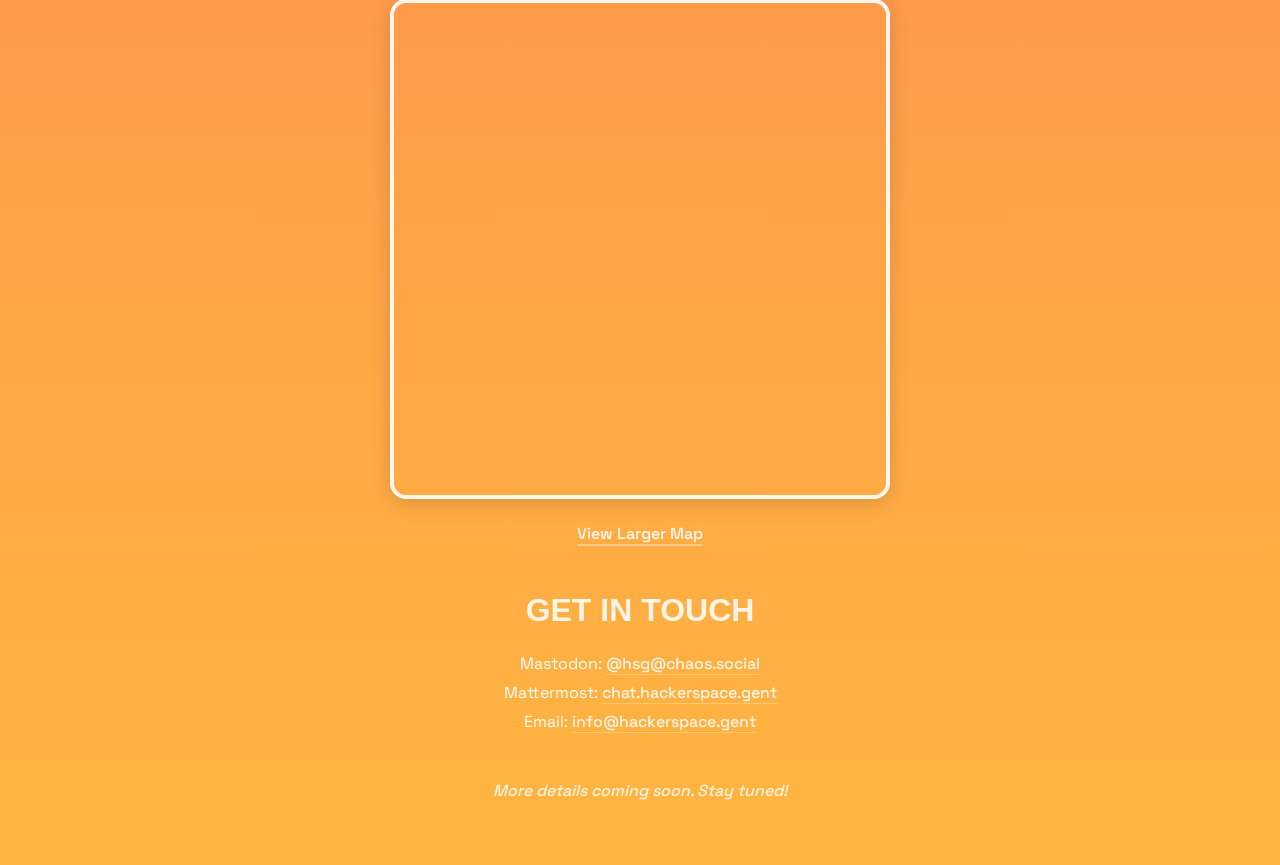
==== commit a4b4f904: "task:stop hardcoding to be scheduled talks" ====
--- a/index.html
+++ b/index.html
@@ -79,14 +79,6 @@
                          data-schedule-page="https://cfp.hackerspace.gent/newline-2026/schedule/">
                         <p class="schedule-status">Loading schedule…</p>
                     </div>
-                    <div class="lineup-group">
-                        <h4 class="lineup-heading">To be scheduled</h4>
-                        <ul class="lineup-list">
-                            <li><span class="lineup-title">AmiBase: the quest for the ultimate DIY Web Workbench</span><span class="lineup-meta"><span class="lineup-speaker">Steffest</span><span class="lineup-duration">60 min</span></span></li>
-                            <li><span class="lineup-title">I &lt;3 Personal Knowledge Arrangement (or How I Built My Second Brain)</span><span class="lineup-meta"><span class="lineup-speaker">hhat</span><span class="lineup-duration">30 min</span></span></li>
-                            <li><span class="lineup-title">How closed is your MacBook? Getting sensor data in your browser</span><span class="lineup-meta"><span class="lineup-speaker">Joren</span><span class="lineup-duration">30 min</span></span></li>
-                        </ul>
-                    </div>
                 </div>
                 <p class="program-note schedule-disclaimer">*preliminary schedule, minor changes possible</p>
             </section>
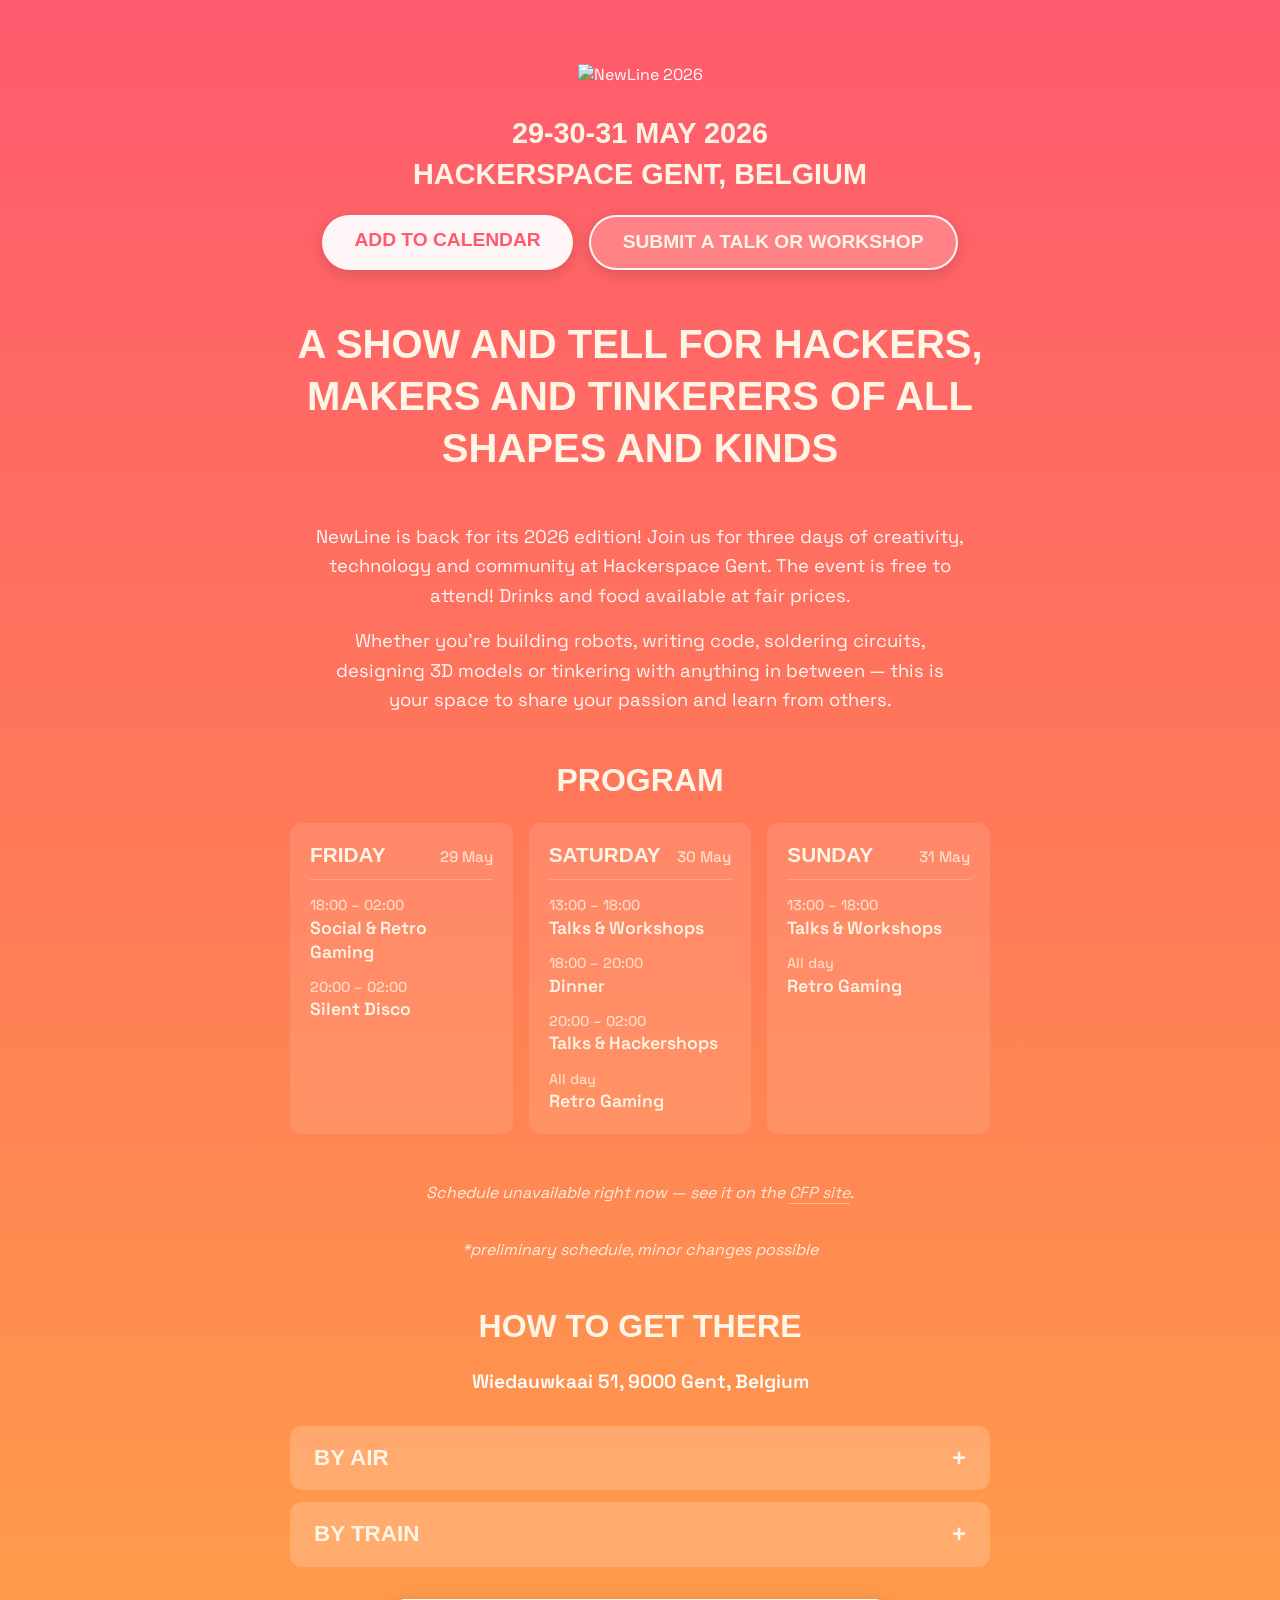
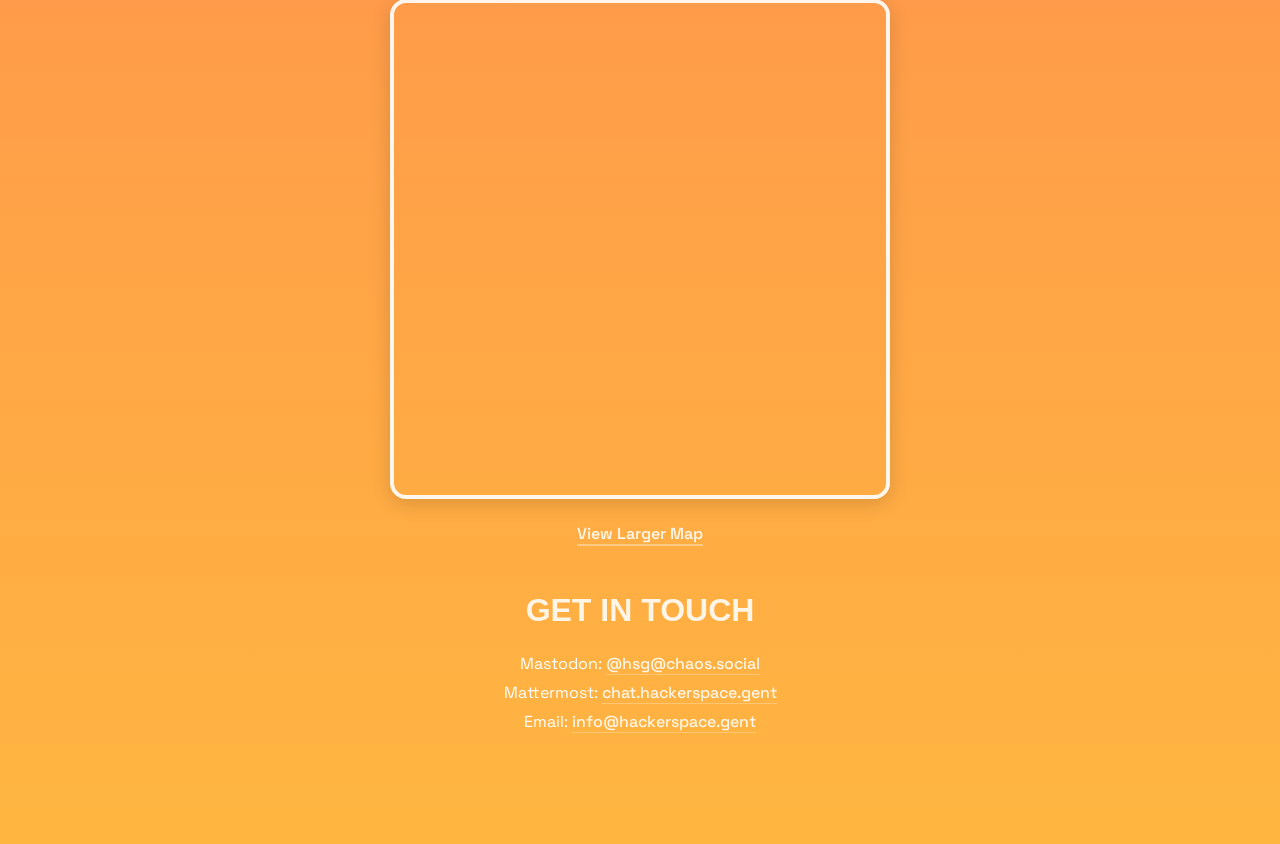
==== commit 349443a8: "bugfix:remove coming soon header" ====
--- a/index.html
+++ b/index.html
@@ -135,10 +135,6 @@
                     <p>Email: <a href="mailto:info@hackerspace.gent">info@hackerspace.gent</a></p>
                 </div>
             </section>
-
-            <section class="info">
-                <p>More details coming soon. Stay tuned!</p>
-            </section>
         </div>
     </main>
 
